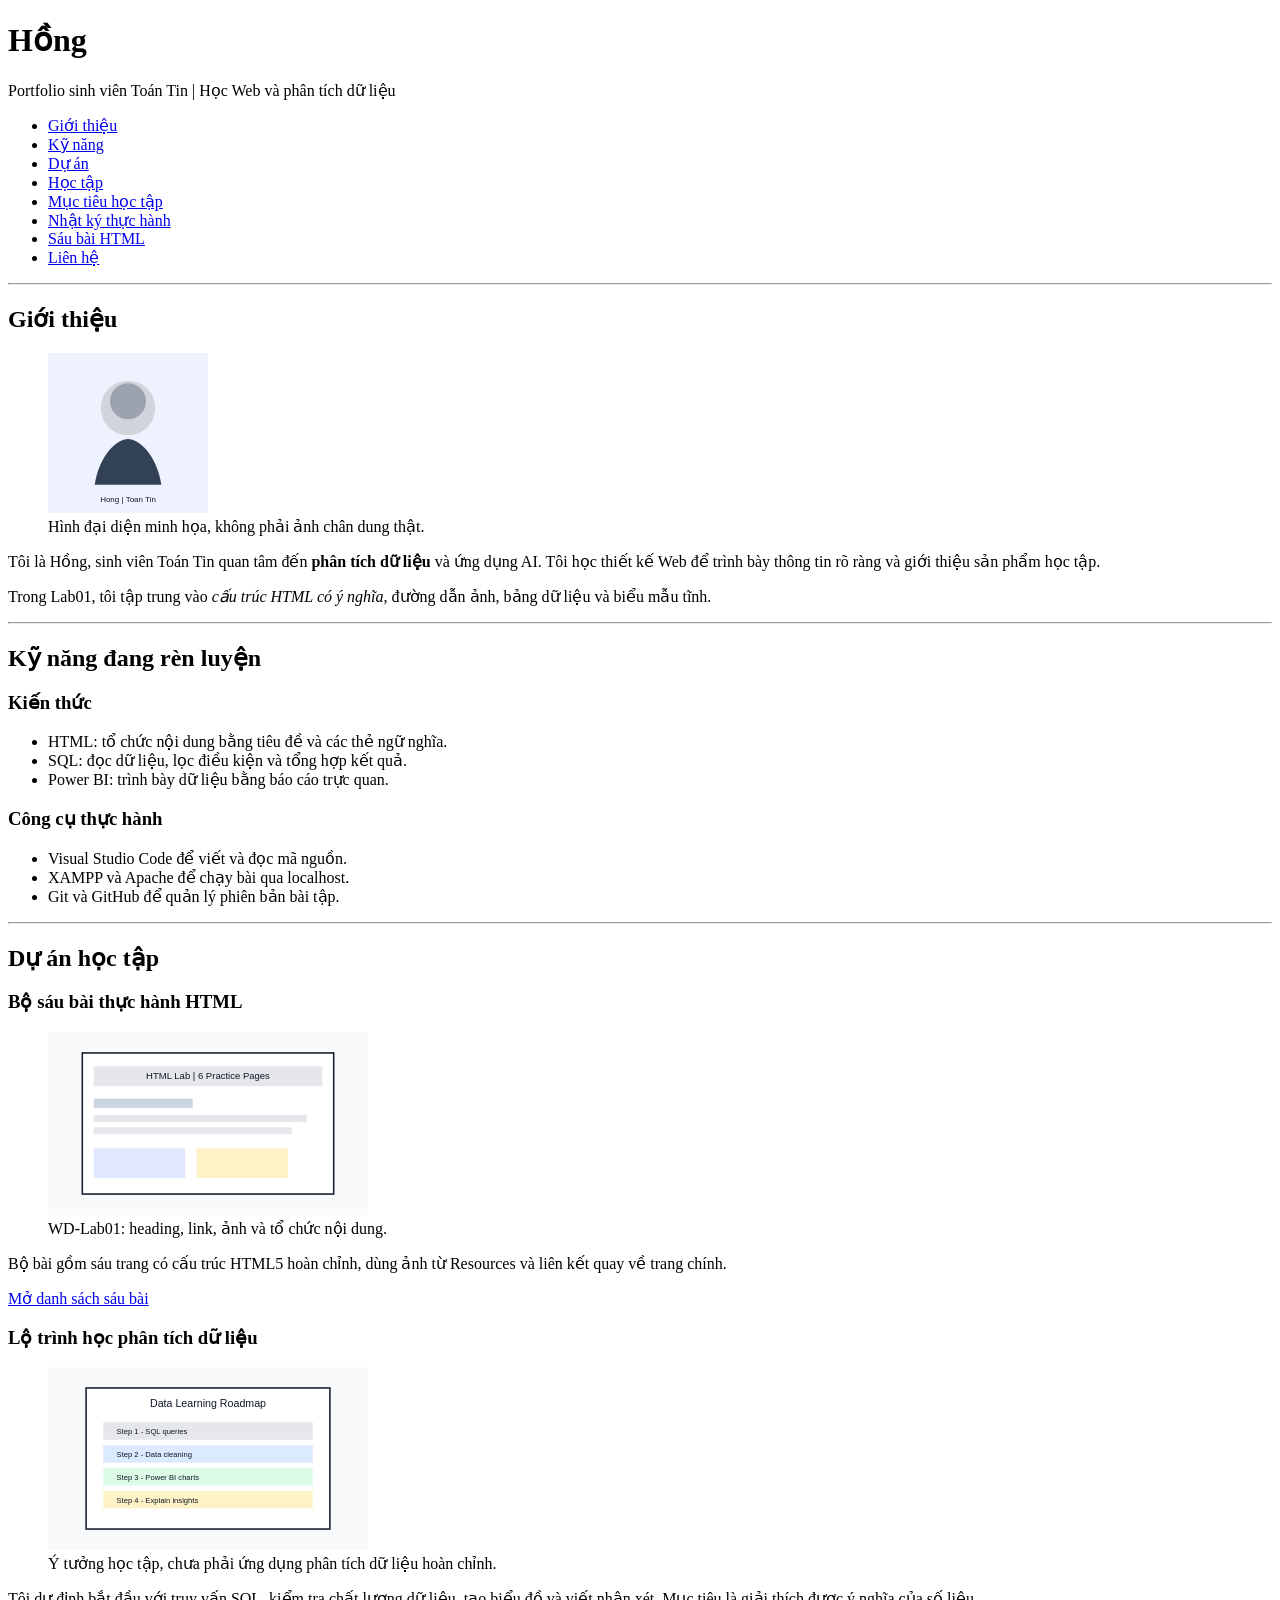
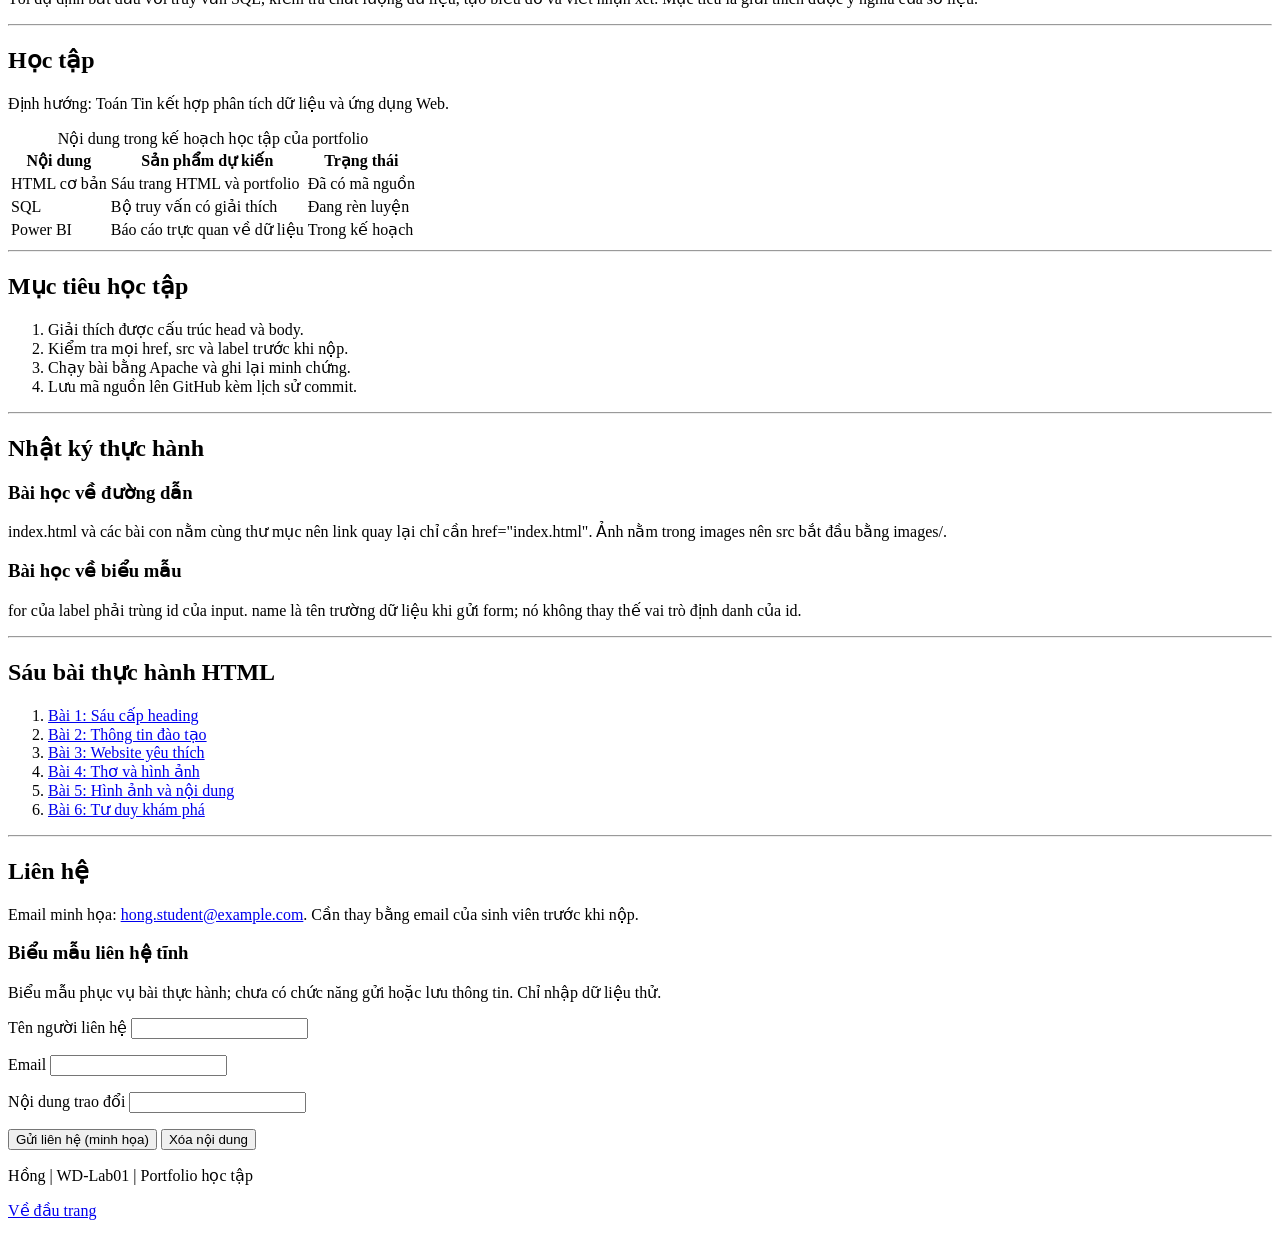
==== index.html @ 6b54dfce "feat: complete WD Lab01 assignment" ====
<!DOCTYPE html>
<html lang="vi">
  <head>
    <meta charset="UTF-8">
    <meta name="viewport" content="width=device-width, initial-scale=1.0">
    <title>Hồng | Portfolio sinh viên Toán Tin</title>
  </head>
  <body>
    <!-- Cá nhân hóa tên, mô tả và email trước khi nộp bài. -->
    <header id="top">
      <h1>Hồng</h1>
      <p>Portfolio sinh viên Toán Tin | Học Web và phân tích dữ liệu</p>
      <nav>
        <ul>
          <li><a href="#about">Giới thiệu</a></li>
          <li><a href="#skills">Kỹ năng</a></li>
          <li><a href="#projects">Dự án</a></li>
          <li><a href="#education">Học tập</a></li>
          <li><a href="#learning-goals">Mục tiêu học tập</a></li>
          <li><a href="#learning-journal">Nhật ký thực hành</a></li>
          <li><a href="#lab-exercises">Sáu bài HTML</a></li>
          <li><a href="#contact">Liên hệ</a></li>
        </ul>
      </nav>
    </header>
    <hr>
    <main>
      <section id="about">
        <h2>Giới thiệu</h2>
        <figure>
          <img src="images/profile-hong.svg" alt="Hình đại diện minh họa cho Hồng, sinh viên Toán Tin" width="160">
          <figcaption>Hình đại diện minh họa, không phải ảnh chân dung thật.</figcaption>
        </figure>
        <p>Tôi là Hồng, sinh viên Toán Tin quan tâm đến <strong>phân tích dữ liệu</strong> và ứng dụng AI. Tôi học thiết kế Web để trình bày thông tin rõ ràng và giới thiệu sản phẩm học tập.</p>
        <p>Trong Lab01, tôi tập trung vào <em>cấu trúc HTML có ý nghĩa</em>, đường dẫn ảnh, bảng dữ liệu và biểu mẫu tĩnh.</p>
      </section>
      <hr>
      <section id="skills">
        <h2>Kỹ năng đang rèn luyện</h2>
        <h3>Kiến thức</h3>
        <ul>
          <li>HTML: tổ chức nội dung bằng tiêu đề và các thẻ ngữ nghĩa.</li>
          <li>SQL: đọc dữ liệu, lọc điều kiện và tổng hợp kết quả.</li>
          <li>Power BI: trình bày dữ liệu bằng báo cáo trực quan.</li>
        </ul>
        <h3>Công cụ thực hành</h3>
        <ul>
          <li>Visual Studio Code để viết và đọc mã nguồn.</li>
          <li>XAMPP và Apache để chạy bài qua localhost.</li>
          <li>Git và GitHub để quản lý phiên bản bài tập.</li>
        </ul>
      </section>
      <hr>
      <section id="projects">
        <h2>Dự án học tập</h2>
        <article class="project">
          <h3>Bộ sáu bài thực hành HTML</h3>
          <figure>
            <img src="images/project-web-lab.svg" alt="Sơ đồ minh họa trang tổng hợp sáu bài thực hành HTML" width="320">
            <figcaption>WD-Lab01: heading, link, ảnh và tổ chức nội dung.</figcaption>
          </figure>
          <p>Bộ bài gồm sáu trang có cấu trúc HTML5 hoàn chỉnh, dùng ảnh từ Resources và liên kết quay về trang chính.</p>
          <p><a href="#lab-exercises">Mở danh sách sáu bài</a></p>
        </article>
        <article class="project">
          <h3>Lộ trình học phân tích dữ liệu</h3>
          <figure>
            <img src="images/project-data-plan.svg" alt="Lộ trình gồm SQL, làm sạch dữ liệu, biểu đồ Power BI và giải thích kết quả" width="320">
            <figcaption>Ý tưởng học tập, chưa phải ứng dụng phân tích dữ liệu hoàn chỉnh.</figcaption>
          </figure>
          <p>Tôi dự định bắt đầu với truy vấn SQL, kiểm tra chất lượng dữ liệu, tạo biểu đồ và viết nhận xét. Mục tiêu là giải thích được ý nghĩa của số liệu.</p>
        </article>
      </section>
      <hr>
      <section id="education">
        <h2>Học tập</h2>
        <p>Định hướng: Toán Tin kết hợp phân tích dữ liệu và ứng dụng Web.</p>
        <table>
          <caption>Nội dung trong kế hoạch học tập của portfolio</caption>
          <thead>
            <tr>
              <th scope="col">Nội dung</th>
              <th scope="col">Sản phẩm dự kiến</th>
              <th scope="col">Trạng thái</th>
            </tr>
          </thead>
          <tbody>
            <tr><td>HTML cơ bản</td><td>Sáu trang HTML và portfolio</td><td>Đã có mã nguồn</td></tr>
            <tr><td>SQL</td><td>Bộ truy vấn có giải thích</td><td>Đang rèn luyện</td></tr>
            <tr><td>Power BI</td><td>Báo cáo trực quan về dữ liệu</td><td>Trong kế hoạch</td></tr>
          </tbody>
        </table>
      </section>
      <hr>
      <!-- Section mới so với portfolio trong Instruction. -->
      <section id="learning-goals">
        <h2>Mục tiêu học tập</h2>
        <ol>
          <li>Giải thích được cấu trúc head và body.</li>
          <li>Kiểm tra mọi href, src và label trước khi nộp.</li>
          <li>Chạy bài bằng Apache và ghi lại minh chứng.</li>
          <li>Lưu mã nguồn lên GitHub kèm lịch sử commit.</li>
        </ol>
      </section>
      <hr>
      <!-- Section mới so với portfolio trong Instruction. -->
      <section id="learning-journal">
        <h2>Nhật ký thực hành</h2>
        <article>
          <h3>Bài học về đường dẫn</h3>
          <p>index.html và các bài con nằm cùng thư mục nên link quay lại chỉ cần href="index.html". Ảnh nằm trong images nên src bắt đầu bằng images/.</p>
        </article>
        <article>
          <h3>Bài học về biểu mẫu</h3>
          <p>for của label phải trùng id của input. name là tên trường dữ liệu khi gửi form; nó không thay thế vai trò định danh của id.</p>
        </article>
      </section>
      <hr>
      <section id="lab-exercises">
        <h2>Sáu bài thực hành HTML</h2>
        <ol>
          <li><a href="bai-1-headings.html">Bài 1: Sáu cấp heading</a></li>
          <li><a href="bai-2-academic.html">Bài 2: Thông tin đào tạo</a></li>
          <li><a href="bai-3-favorites.html">Bài 3: Website yêu thích</a></li>
          <li><a href="bai-4-poem.html">Bài 4: Thơ và hình ảnh</a></li>
          <li><a href="bai-5-images.html">Bài 5: Hình ảnh và nội dung</a></li>
          <li><a href="bai-6-topic.html">Bài 6: Tư duy khám phá</a></li>
        </ol>
      </section>
      <hr>
      <section id="contact">
        <h2>Liên hệ</h2>
        <p>Email minh họa: <a href="mailto:hong.student@example.com">hong.student@example.com</a>. Cần thay bằng email của sinh viên trước khi nộp.</p>
        <h3>Biểu mẫu liên hệ tĩnh</h3>
        <p>Biểu mẫu phục vụ bài thực hành; chưa có chức năng gửi hoặc lưu thông tin. Chỉ nhập dữ liệu thử.</p>
        <form>
          <p>
            <label for="visitor-name">Tên người liên hệ</label>
            <input id="visitor-name" name="visitor-name" type="text">
          </p>
          <p>
            <label for="visitor-email">Email</label>
            <input id="visitor-email" name="visitor-email" type="email">
          </p>
          <p>
            <label for="visitor-message">Nội dung trao đổi</label>
            <input id="visitor-message" name="visitor-message" type="text">
          </p>
          <button type="button">Gửi liên hệ (minh họa)</button>
          <button type="reset">Xóa nội dung</button>
        </form>
      </section>
    </main>
    <footer>
      <p>Hồng | WD-Lab01 | Portfolio học tập</p>
      <p><a href="#top">Về đầu trang</a></p>
    </footer>
  </body>
</html>
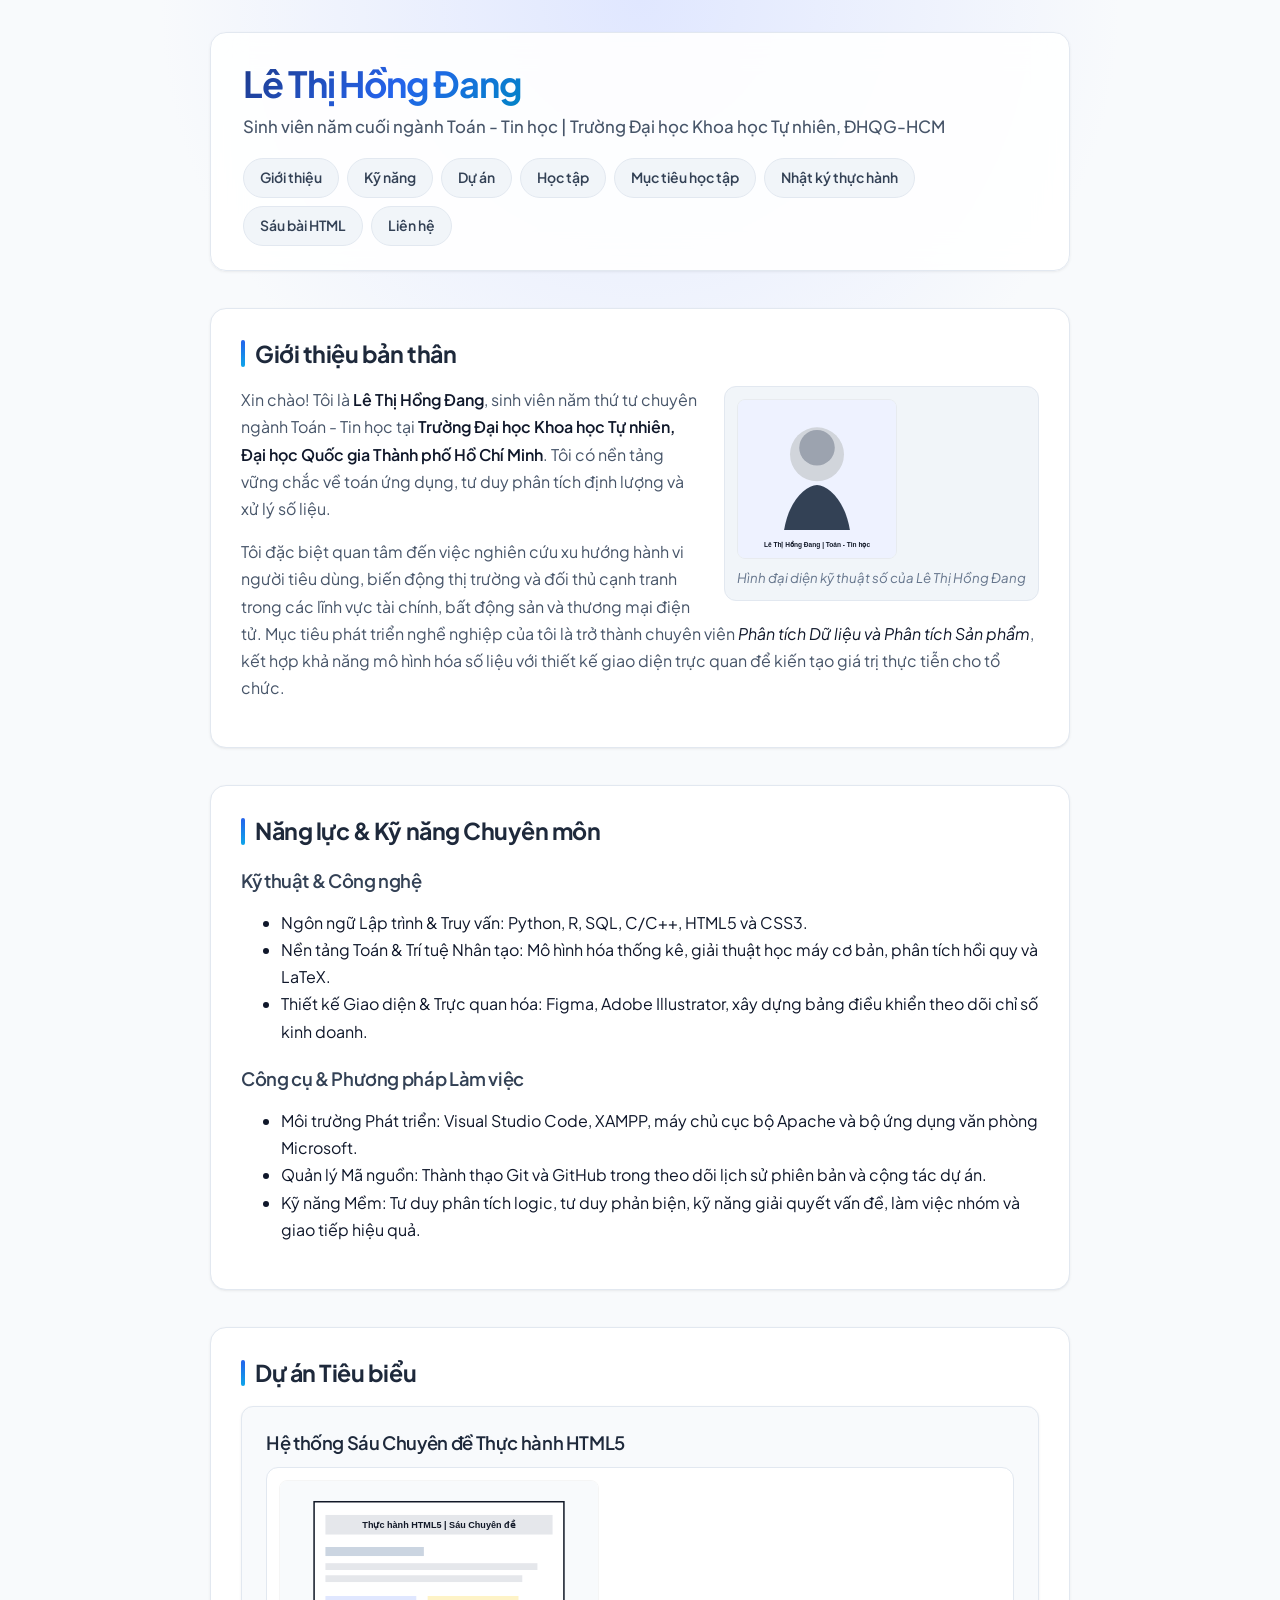
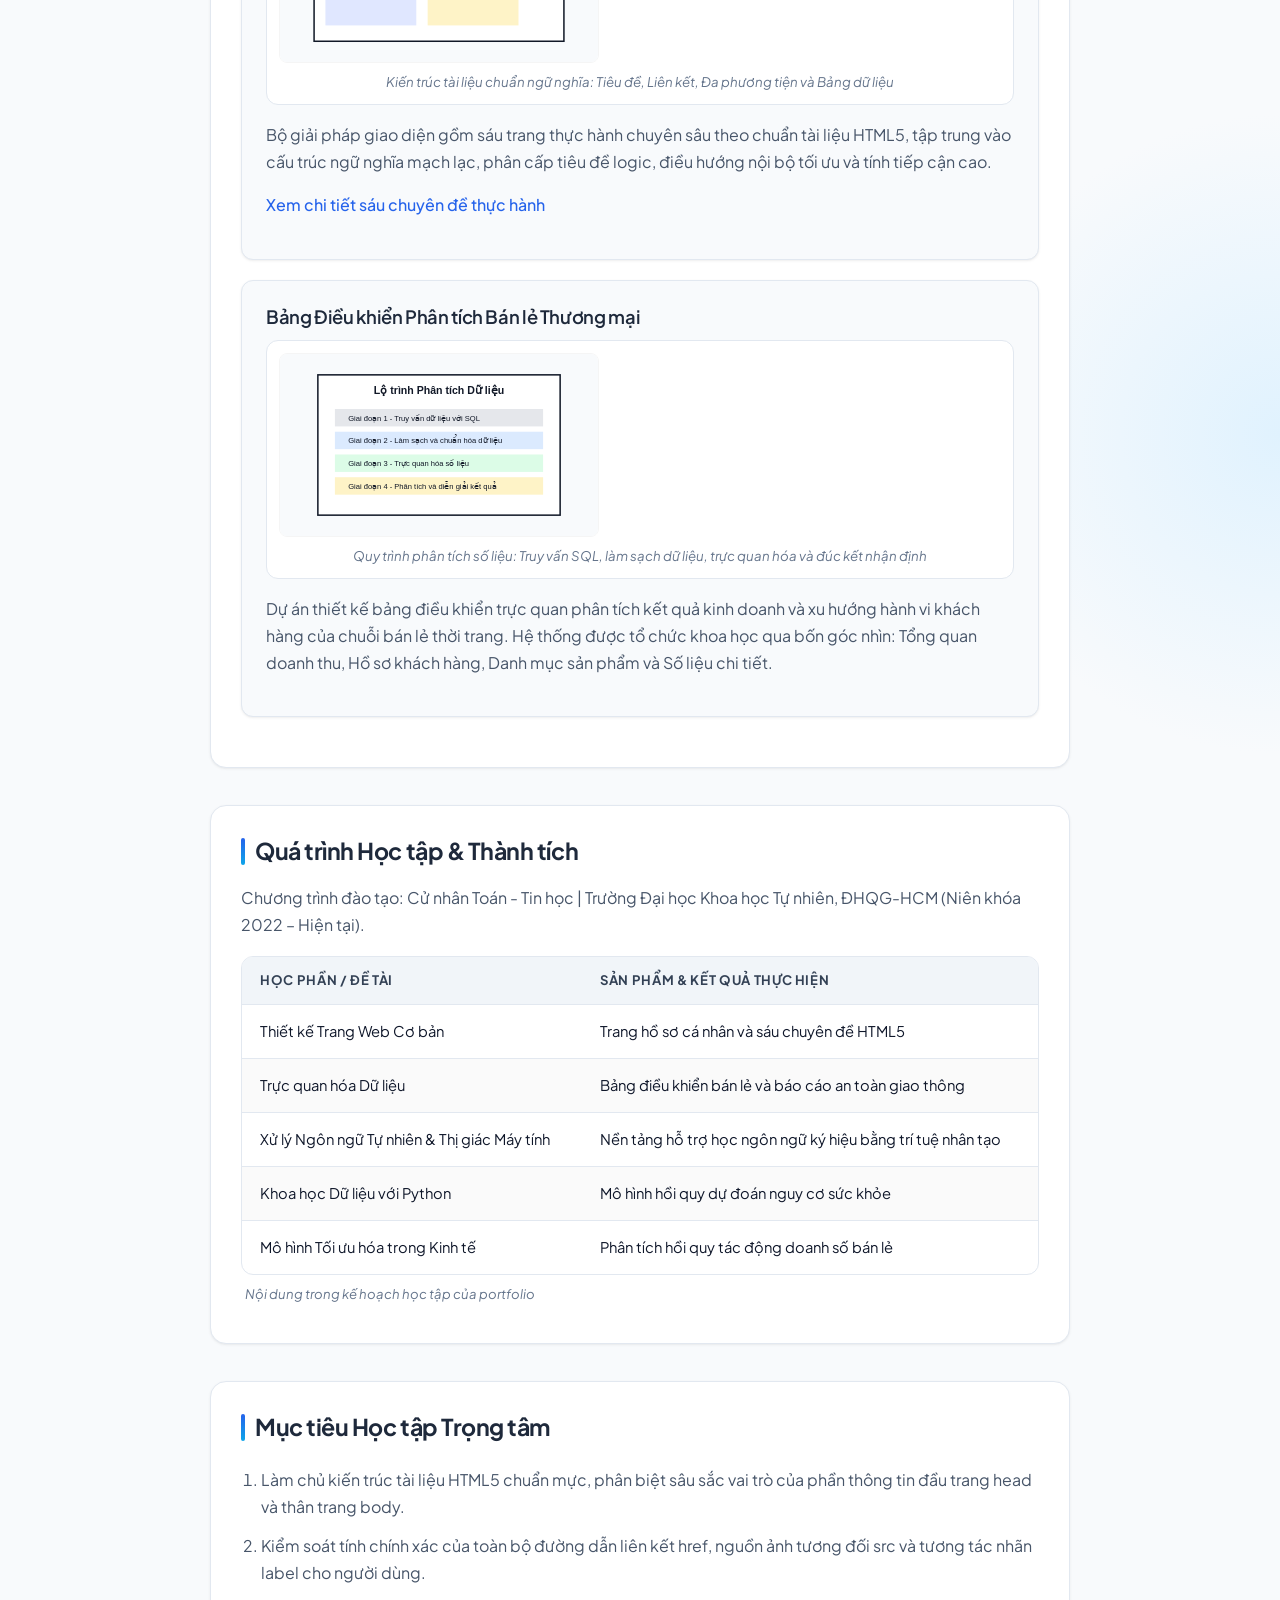
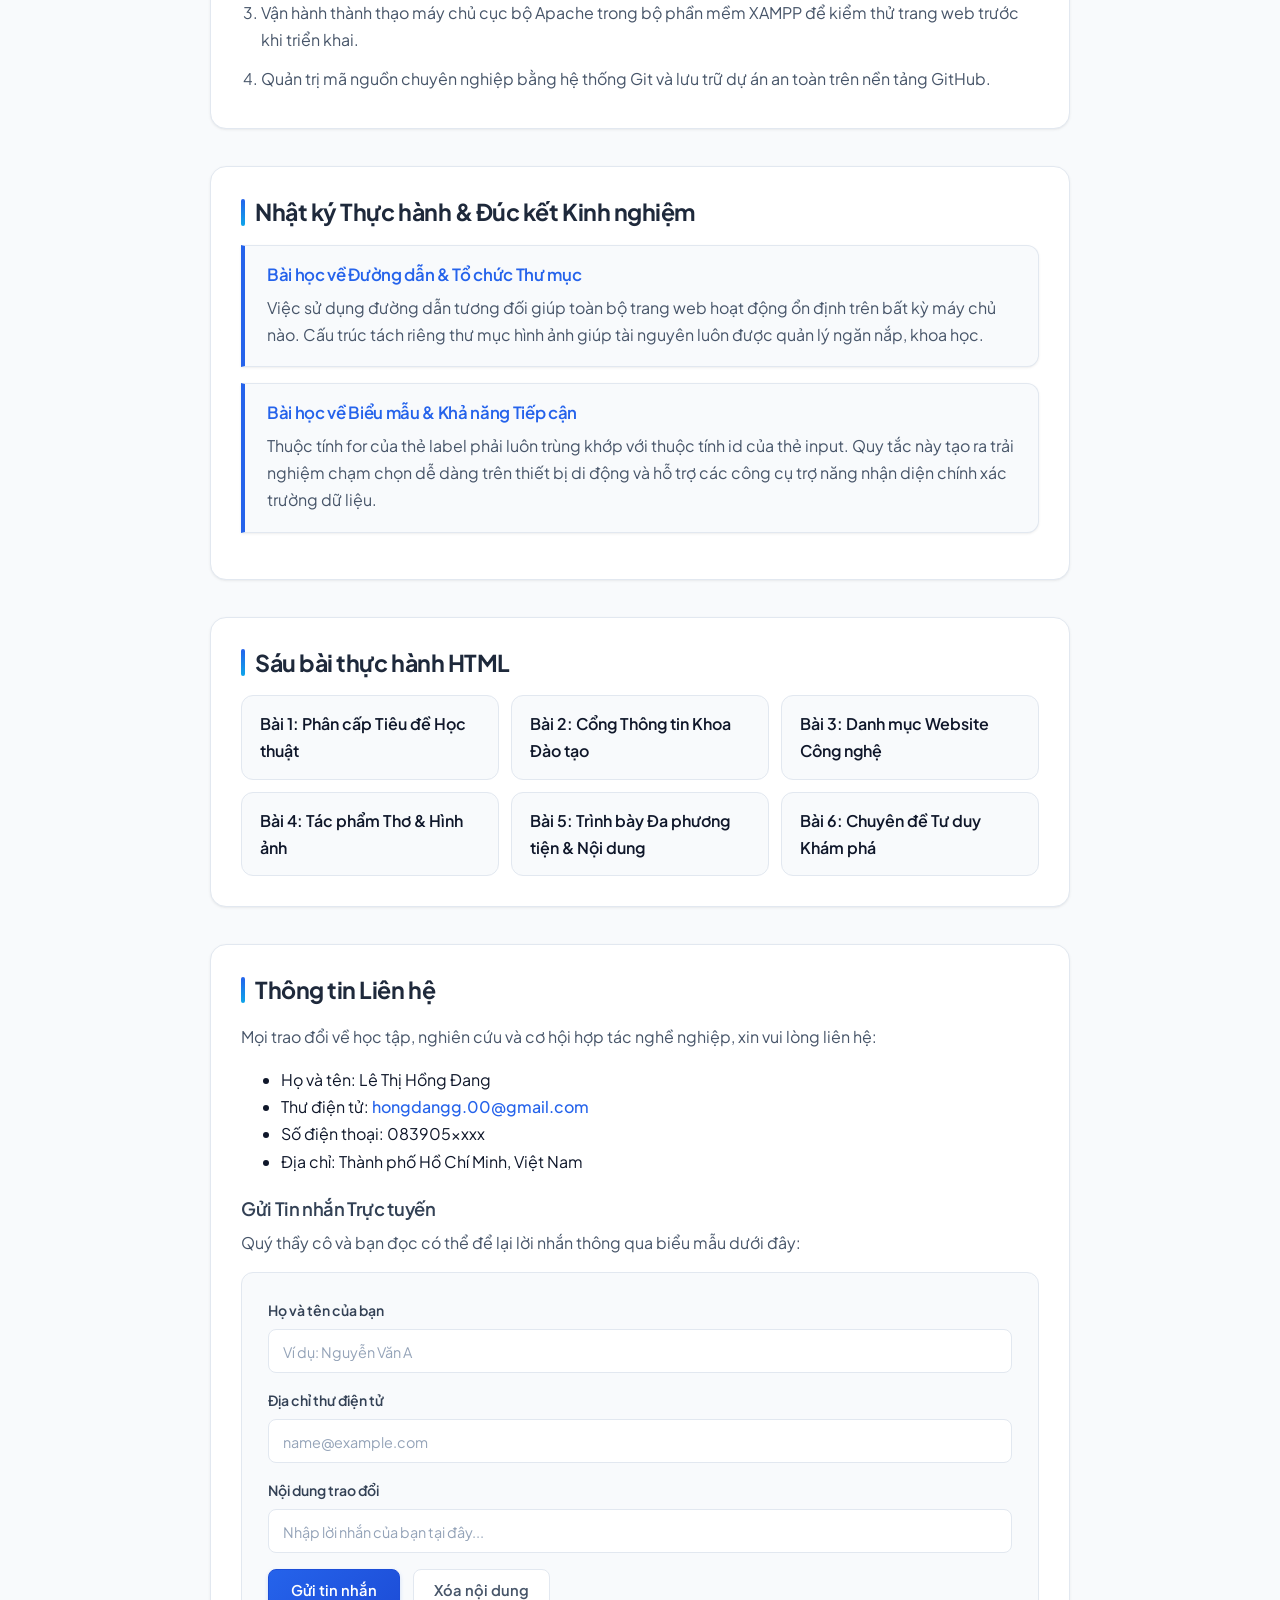
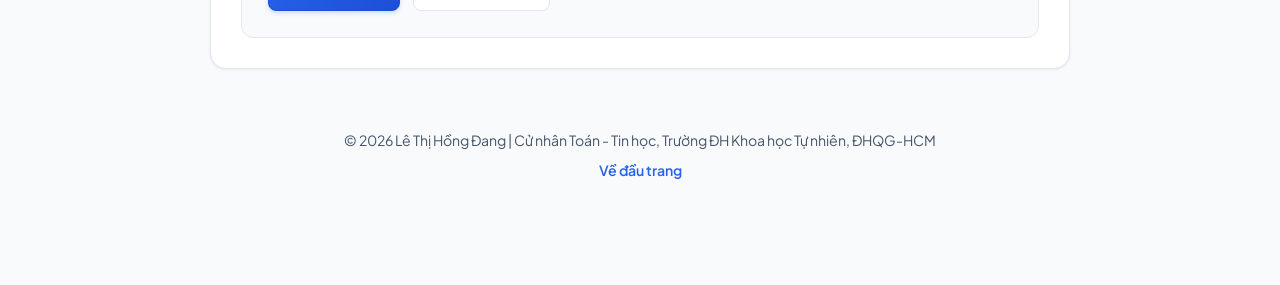
==== commit 6fa0032b: "fix: update student name to Le Thi Hong Dang, mask phone, and refine education table" ====
--- a/index.html
+++ b/index.html
@@ -3,13 +3,16 @@
   <head>
     <meta charset="UTF-8">
     <meta name="viewport" content="width=device-width, initial-scale=1.0">
-    <title>Hồng | Portfolio sinh viên Toán Tin</title>
+    <title>Lê Thị Hồng Đang | Hồ sơ Năng lực Sinh viên Toán - Tin học</title>
+    <link rel="preconnect" href="https://fonts.googleapis.com">
+    <link rel="preconnect" href="https://fonts.gstatic.com" crossorigin>
+    <link href="https://fonts.googleapis.com/css2?family=Plus+Jakarta+Sans:wght@400;500;600;700;800&display=swap" rel="stylesheet">
+    <link rel="stylesheet" href="style.css">
   </head>
   <body>
-    <!-- Cá nhân hóa tên, mô tả và email trước khi nộp bài. -->
     <header id="top">
-      <h1>Hồng</h1>
-      <p>Portfolio sinh viên Toán Tin | Học Web và phân tích dữ liệu</p>
+      <h1>Lê Thị Hồng Đang</h1>
+      <p>Sinh viên năm cuối ngành Toán - Tin học | Trường Đại học Khoa học Tự nhiên, ĐHQG-HCM</p>
       <nav>
         <ul>
           <li><a href="#about">Giới thiệu</a></li>
@@ -26,133 +29,140 @@
     <hr>
     <main>
       <section id="about">
-        <h2>Giới thiệu</h2>
+        <h2>Giới thiệu bản thân</h2>
         <figure>
-          <img src="images/profile-hong.svg" alt="Hình đại diện minh họa cho Hồng, sinh viên Toán Tin" width="160">
-          <figcaption>Hình đại diện minh họa, không phải ảnh chân dung thật.</figcaption>
+          <img src="images/profile-hong.svg" alt="Hình đại diện minh họa cho Lê Thị Hồng Đang, sinh viên Toán - Tin học" width="160">
+          <figcaption>Hình đại diện kỹ thuật số của Lê Thị Hồng Đang</figcaption>
         </figure>
-        <p>Tôi là Hồng, sinh viên Toán Tin quan tâm đến <strong>phân tích dữ liệu</strong> và ứng dụng AI. Tôi học thiết kế Web để trình bày thông tin rõ ràng và giới thiệu sản phẩm học tập.</p>
-        <p>Trong Lab01, tôi tập trung vào <em>cấu trúc HTML có ý nghĩa</em>, đường dẫn ảnh, bảng dữ liệu và biểu mẫu tĩnh.</p>
+        <p>Xin chào! Tôi là <strong>Lê Thị Hồng Đang</strong>, sinh viên năm thứ tư chuyên ngành Toán - Tin học tại <strong>Trường Đại học Khoa học Tự nhiên, Đại học Quốc gia Thành phố Hồ Chí Minh</strong>. Tôi có nền tảng vững chắc về toán ứng dụng, tư duy phân tích định lượng và xử lý số liệu.</p>
+        <p>Tôi đặc biệt quan tâm đến việc nghiên cứu xu hướng hành vi người tiêu dùng, biến động thị trường và đối thủ cạnh tranh trong các lĩnh vực tài chính, bất động sản và thương mại điện tử. Mục tiêu phát triển nghề nghiệp của tôi là trở thành chuyên viên <em>Phân tích Dữ liệu và Phân tích Sản phẩm</em>, kết hợp khả năng mô hình hóa số liệu với thiết kế giao diện trực quan để kiến tạo giá trị thực tiễn cho tổ chức.</p>
       </section>
       <hr>
       <section id="skills">
-        <h2>Kỹ năng đang rèn luyện</h2>
-        <h3>Kiến thức</h3>
+        <h2>Năng lực & Kỹ năng Chuyên môn</h2>
+        <h3>Kỹ thuật & Công nghệ</h3>
         <ul>
-          <li>HTML: tổ chức nội dung bằng tiêu đề và các thẻ ngữ nghĩa.</li>
-          <li>SQL: đọc dữ liệu, lọc điều kiện và tổng hợp kết quả.</li>
-          <li>Power BI: trình bày dữ liệu bằng báo cáo trực quan.</li>
+          <li>Ngôn ngữ Lập trình & Truy vấn: Python, R, SQL, C/C++, HTML5 và CSS3.</li>
+          <li>Nền tảng Toán & Trí tuệ Nhân tạo: Mô hình hóa thống kê, giải thuật học máy cơ bản, phân tích hồi quy và LaTeX.</li>
+          <li>Thiết kế Giao diện & Trực quan hóa: Figma, Adobe Illustrator, xây dựng bảng điều khiển theo dõi chỉ số kinh doanh.</li>
         </ul>
-        <h3>Công cụ thực hành</h3>
+        <h3>Công cụ & Phương pháp Làm việc</h3>
         <ul>
-          <li>Visual Studio Code để viết và đọc mã nguồn.</li>
-          <li>XAMPP và Apache để chạy bài qua localhost.</li>
-          <li>Git và GitHub để quản lý phiên bản bài tập.</li>
+          <li>Môi trường Phát triển: Visual Studio Code, XAMPP, máy chủ cục bộ Apache và bộ ứng dụng văn phòng Microsoft.</li>
+          <li>Quản lý Mã nguồn: Thành thạo Git và GitHub trong theo dõi lịch sử phiên bản và cộng tác dự án.</li>
+          <li>Kỹ năng Mềm: Tư duy phân tích logic, tư duy phản biện, kỹ năng giải quyết vấn đề, làm việc nhóm và giao tiếp hiệu quả.</li>
         </ul>
       </section>
       <hr>
       <section id="projects">
-        <h2>Dự án học tập</h2>
+        <h2>Dự án Tiêu biểu</h2>
         <article class="project">
-          <h3>Bộ sáu bài thực hành HTML</h3>
+          <h3>Hệ thống Sáu Chuyên đề Thực hành HTML5</h3>
           <figure>
-            <img src="images/project-web-lab.svg" alt="Sơ đồ minh họa trang tổng hợp sáu bài thực hành HTML" width="320">
-            <figcaption>WD-Lab01: heading, link, ảnh và tổ chức nội dung.</figcaption>
+            <img src="images/project-web-lab.svg" alt="Sơ đồ minh họa bộ sáu chuyên đề thực hành HTML5" width="320">
+            <figcaption>Kiến trúc tài liệu chuẩn ngữ nghĩa: Tiêu đề, Liên kết, Đa phương tiện và Bảng dữ liệu</figcaption>
           </figure>
-          <p>Bộ bài gồm sáu trang có cấu trúc HTML5 hoàn chỉnh, dùng ảnh từ Resources và liên kết quay về trang chính.</p>
-          <p><a href="#lab-exercises">Mở danh sách sáu bài</a></p>
+          <p>Bộ giải pháp giao diện gồm sáu trang thực hành chuyên sâu theo chuẩn tài liệu HTML5, tập trung vào cấu trúc ngữ nghĩa mạch lạc, phân cấp tiêu đề logic, điều hướng nội bộ tối ưu và tính tiếp cận cao.</p>
+          <p><a href="#lab-exercises">Xem chi tiết sáu chuyên đề thực hành</a></p>
         </article>
         <article class="project">
-          <h3>Lộ trình học phân tích dữ liệu</h3>
+          <h3>Bảng Điều khiển Phân tích Bán lẻ Thương mại</h3>
           <figure>
-            <img src="images/project-data-plan.svg" alt="Lộ trình gồm SQL, làm sạch dữ liệu, biểu đồ Power BI và giải thích kết quả" width="320">
-            <figcaption>Ý tưởng học tập, chưa phải ứng dụng phân tích dữ liệu hoàn chỉnh.</figcaption>
+            <img src="images/project-data-plan.svg" alt="Lộ trình phân tích dữ liệu từ trích xuất SQL đến trực quan hóa" width="320">
+            <figcaption>Quy trình phân tích số liệu: Truy vấn SQL, làm sạch dữ liệu, trực quan hóa và đúc kết nhận định</figcaption>
           </figure>
-          <p>Tôi dự định bắt đầu với truy vấn SQL, kiểm tra chất lượng dữ liệu, tạo biểu đồ và viết nhận xét. Mục tiêu là giải thích được ý nghĩa của số liệu.</p>
+          <p>Dự án thiết kế bảng điều khiển trực quan phân tích kết quả kinh doanh và xu hướng hành vi khách hàng của chuỗi bán lẻ thời trang. Hệ thống được tổ chức khoa học qua bốn góc nhìn: Tổng quan doanh thu, Hồ sơ khách hàng, Danh mục sản phẩm và Số liệu chi tiết.</p>
         </article>
       </section>
       <hr>
       <section id="education">
-        <h2>Học tập</h2>
-        <p>Định hướng: Toán Tin kết hợp phân tích dữ liệu và ứng dụng Web.</p>
+        <h2>Quá trình Học tập & Thành tích</h2>
+        <p>Chương trình đào tạo: Cử nhân Toán - Tin học | Trường Đại học Khoa học Tự nhiên, ĐHQG-HCM (Niên khóa 2022 – Hiện tại).</p>
         <table>
           <caption>Nội dung trong kế hoạch học tập của portfolio</caption>
           <thead>
             <tr>
-              <th scope="col">Nội dung</th>
-              <th scope="col">Sản phẩm dự kiến</th>
-              <th scope="col">Trạng thái</th>
+              <th scope="col">Học phần / Đề tài</th>
+              <th scope="col">Sản phẩm & Kết quả Thực hiện</th>
             </tr>
           </thead>
           <tbody>
-            <tr><td>HTML cơ bản</td><td>Sáu trang HTML và portfolio</td><td>Đã có mã nguồn</td></tr>
-            <tr><td>SQL</td><td>Bộ truy vấn có giải thích</td><td>Đang rèn luyện</td></tr>
-            <tr><td>Power BI</td><td>Báo cáo trực quan về dữ liệu</td><td>Trong kế hoạch</td></tr>
+            <tr><td>Thiết kế Trang Web Cơ bản</td><td>Trang hồ sơ cá nhân và sáu chuyên đề HTML5</td></tr>
+            <tr><td>Trực quan hóa Dữ liệu</td><td>Bảng điều khiển bán lẻ và báo cáo an toàn giao thông</td></tr>
+            <tr><td>Xử lý Ngôn ngữ Tự nhiên & Thị giác Máy tính</td><td>Nền tảng hỗ trợ học ngôn ngữ ký hiệu bằng trí tuệ nhân tạo</td></tr>
+            <tr><td>Khoa học Dữ liệu với Python</td><td>Mô hình hồi quy dự đoán nguy cơ sức khỏe</td></tr>
+            <tr><td>Mô hình Tối ưu hóa trong Kinh tế</td><td>Phân tích hồi quy tác động doanh số bán lẻ</td></tr>
           </tbody>
         </table>
       </section>
       <hr>
       <!-- Section mới so với portfolio trong Instruction. -->
       <section id="learning-goals">
-        <h2>Mục tiêu học tập</h2>
+        <h2>Mục tiêu Học tập Trọng tâm</h2>
         <ol>
-          <li>Giải thích được cấu trúc head và body.</li>
-          <li>Kiểm tra mọi href, src và label trước khi nộp.</li>
-          <li>Chạy bài bằng Apache và ghi lại minh chứng.</li>
-          <li>Lưu mã nguồn lên GitHub kèm lịch sử commit.</li>
+          <li>Làm chủ kiến trúc tài liệu HTML5 chuẩn mực, phân biệt sâu sắc vai trò của phần thông tin đầu trang head và thân trang body.</li>
+          <li>Kiểm soát tính chính xác của toàn bộ đường dẫn liên kết href, nguồn ảnh tương đối src và tương tác nhãn label cho người dùng.</li>
+          <li>Vận hành thành thạo máy chủ cục bộ Apache trong bộ phần mềm XAMPP để kiểm thử trang web trước khi triển khai.</li>
+          <li>Quản trị mã nguồn chuyên nghiệp bằng hệ thống Git và lưu trữ dự án an toàn trên nền tảng GitHub.</li>
         </ol>
       </section>
       <hr>
       <!-- Section mới so với portfolio trong Instruction. -->
       <section id="learning-journal">
-        <h2>Nhật ký thực hành</h2>
+        <h2>Nhật ký Thực hành & Đúc kết Kinh nghiệm</h2>
         <article>
-          <h3>Bài học về đường dẫn</h3>
-          <p>index.html và các bài con nằm cùng thư mục nên link quay lại chỉ cần href="index.html". Ảnh nằm trong images nên src bắt đầu bằng images/.</p>
+          <h3>Bài học về Đường dẫn & Tổ chức Thư mục</h3>
+          <p>Việc sử dụng đường dẫn tương đối giúp toàn bộ trang web hoạt động ổn định trên bất kỳ máy chủ nào. Cấu trúc tách riêng thư mục hình ảnh giúp tài nguyên luôn được quản lý ngăn nắp, khoa học.</p>
         </article>
         <article>
-          <h3>Bài học về biểu mẫu</h3>
-          <p>for của label phải trùng id của input. name là tên trường dữ liệu khi gửi form; nó không thay thế vai trò định danh của id.</p>
+          <h3>Bài học về Biểu mẫu & Khả năng Tiếp cận</h3>
+          <p>Thuộc tính for của thẻ label phải luôn trùng khớp với thuộc tính id của thẻ input. Quy tắc này tạo ra trải nghiệm chạm chọn dễ dàng trên thiết bị di động và hỗ trợ các công cụ trợ năng nhận diện chính xác trường dữ liệu.</p>
         </article>
       </section>
       <hr>
       <section id="lab-exercises">
         <h2>Sáu bài thực hành HTML</h2>
         <ol>
-          <li><a href="bai-1-headings.html">Bài 1: Sáu cấp heading</a></li>
-          <li><a href="bai-2-academic.html">Bài 2: Thông tin đào tạo</a></li>
-          <li><a href="bai-3-favorites.html">Bài 3: Website yêu thích</a></li>
-          <li><a href="bai-4-poem.html">Bài 4: Thơ và hình ảnh</a></li>
-          <li><a href="bai-5-images.html">Bài 5: Hình ảnh và nội dung</a></li>
-          <li><a href="bai-6-topic.html">Bài 6: Tư duy khám phá</a></li>
+          <li><a href="bai-1-headings.html">Bài 1: Phân cấp Tiêu đề Học thuật</a></li>
+          <li><a href="bai-2-academic.html">Bài 2: Cổng Thông tin Khoa Đào tạo</a></li>
+          <li><a href="bai-3-favorites.html">Bài 3: Danh mục Website Công nghệ</a></li>
+          <li><a href="bai-4-poem.html">Bài 4: Tác phẩm Thơ & Hình ảnh</a></li>
+          <li><a href="bai-5-images.html">Bài 5: Trình bày Đa phương tiện & Nội dung</a></li>
+          <li><a href="bai-6-topic.html">Bài 6: Chuyên đề Tư duy Khám phá</a></li>
         </ol>
       </section>
       <hr>
       <section id="contact">
-        <h2>Liên hệ</h2>
-        <p>Email minh họa: <a href="mailto:hong.student@example.com">hong.student@example.com</a>. Cần thay bằng email của sinh viên trước khi nộp.</p>
-        <h3>Biểu mẫu liên hệ tĩnh</h3>
-        <p>Biểu mẫu phục vụ bài thực hành; chưa có chức năng gửi hoặc lưu thông tin. Chỉ nhập dữ liệu thử.</p>
+        <h2>Thông tin Liên hệ</h2>
+        <p>Mọi trao đổi về học tập, nghiên cứu và cơ hội hợp tác nghề nghiệp, xin vui lòng liên hệ:</p>
+        <ul>
+          <li>Họ và tên: Lê Thị Hồng Đang</li>
+          <li>Thư điện tử: <a href="mailto:hongdangg.00@gmail.com">hongdangg.00@gmail.com</a></li>
+          <li>Số điện thoại: 083905xxxx</li>
+          <li>Địa chỉ: Thành phố Hồ Chí Minh, Việt Nam</li>
+        </ul>
+        <h3>Gửi Tin nhắn Trực tuyến</h3>
+        <p>Quý thầy cô và bạn đọc có thể để lại lời nhắn thông qua biểu mẫu dưới đây:</p>
         <form>
           <p>
-            <label for="visitor-name">Tên người liên hệ</label>
-            <input id="visitor-name" name="visitor-name" type="text">
+            <label for="visitor-name">Họ và tên của bạn</label>
+            <input id="visitor-name" name="visitor-name" type="text" placeholder="Ví dụ: Nguyễn Văn A">
           </p>
           <p>
-            <label for="visitor-email">Email</label>
-            <input id="visitor-email" name="visitor-email" type="email">
+            <label for="visitor-email">Địa chỉ thư điện tử</label>
+            <input id="visitor-email" name="visitor-email" type="email" placeholder="name@example.com">
           </p>
           <p>
             <label for="visitor-message">Nội dung trao đổi</label>
-            <input id="visitor-message" name="visitor-message" type="text">
+            <input id="visitor-message" name="visitor-message" type="text" placeholder="Nhập lời nhắn của bạn tại đây...">
           </p>
-          <button type="button">Gửi liên hệ (minh họa)</button>
+          <button type="button">Gửi tin nhắn</button>
           <button type="reset">Xóa nội dung</button>
         </form>
       </section>
     </main>
     <footer>
-      <p>Hồng | WD-Lab01 | Portfolio học tập</p>
+      <p>© 2026 Lê Thị Hồng Đang | Cử nhân Toán - Tin học, Trường ĐH Khoa học Tự nhiên, ĐHQG-HCM</p>
       <p><a href="#top">Về đầu trang</a></p>
     </footer>
   </body>
--- a/style.css
+++ b/style.css
@@ -0,0 +1,625 @@
+/* ==========================================================================
+   WD-Lab01: HTML Fundamentals - Design System & Modern UI/UX Stylesheet
+   Author: UI/UX Pro Max System
+   Stack: Pure Vanilla CSS (Zero dependencies, accessible, responsive)
+   Preserves: 100% of underlying HTML5 semantic structure & document hierarchy
+   ========================================================================== */
+
+/* 1. Design Tokens & Variables */
+:root {
+  --font-sans: 'Plus Jakarta Sans', system-ui, -apple-system, BlinkMacSystemFont, "Segoe UI", Roboto, "Helvetica Neue", sans-serif;
+  --font-mono: 'JetBrains Mono', SFMono-Regular, Menlo, Monaco, Consolas, monospace;
+
+  /* Color Palette - Refined Slate & Trust Blue */
+  --bg-body: #f8fafc;
+  --surface: #ffffff;
+  --surface-alt: #f1f5f9;
+  --surface-hover: #f8fafc;
+
+  --text-main: #0f172a;       /* slate-900 */
+  --text-muted: #475569;      /* slate-600 */
+  --text-subtle: #64748b;     /* slate-500 */
+
+  --primary: #2563eb;         /* blue-600 */
+  --primary-hover: #1d4ed8;   /* blue-700 */
+  --primary-light: #eff6ff;   /* blue-50 */
+  --primary-border: #bfdbfe;  /* blue-200 */
+
+  --accent: #0ea5e9;          /* sky-500 */
+  --border: #e2e8f0;          /* slate-200 */
+  --border-strong: #cbd5e1;   /* slate-300 */
+
+  /* Radius & Shadows */
+  --radius-sm: 8px;
+  --radius-md: 12px;
+  --radius-lg: 16px;
+  --radius-full: 9999px;
+
+  --shadow-sm: 0 1px 3px 0 rgb(0 0 0 / 0.06), 0 1px 2px -1px rgb(0 0 0 / 0.06);
+  --shadow-md: 0 4px 6px -1px rgb(0 0 0 / 0.08), 0 2px 4px -2px rgb(0 0 0 / 0.08);
+  --shadow-lg: 0 12px 24px -4px rgb(0 0 0 / 0.08), 0 4px 8px -4px rgb(0 0 0 / 0.04);
+}
+
+/* 2. Global Resets & Document Base */
+*, *::before, *::after {
+  box-sizing: border-box;
+}
+
+html {
+  scroll-behavior: smooth;
+  font-size: 16px;
+  -webkit-font-smoothing: antialiased;
+  -moz-osx-font-smoothing: grayscale;
+}
+
+body {
+  margin: 0;
+  padding: 32px 20px 80px;
+  max-width: 900px;
+  margin-left: auto;
+  margin-right: auto;
+  font-family: var(--font-sans);
+  color: var(--text-main);
+  background-color: var(--bg-body);
+  background-image:
+    radial-gradient(circle at 50% 0%, #e0e7ff 0%, transparent 480px),
+    radial-gradient(circle at 100% 40%, #e0f2fe 0%, transparent 320px);
+  background-repeat: no-repeat;
+  line-height: 1.7;
+}
+
+/* 3. Typography Scale & Heading Hierarchy */
+h1, h2, h3, h4, h5, h6 {
+  color: var(--text-main);
+  line-height: 1.3;
+  margin-top: 0;
+  font-weight: 700;
+  letter-spacing: -0.02em;
+}
+
+h1 {
+  font-size: 2.25rem;
+  letter-spacing: -0.03em;
+  margin-bottom: 0.35rem;
+}
+
+h2 {
+  font-size: 1.45rem;
+  margin-top: 0;
+  margin-bottom: 1.1rem;
+  display: flex;
+  align-items: center;
+  gap: 10px;
+  color: #1e293b;
+}
+
+h2::before {
+  content: "";
+  display: inline-block;
+  width: 4px;
+  height: 1.15em;
+  background: linear-gradient(180deg, var(--primary), var(--accent));
+  border-radius: 4px;
+}
+
+h3 {
+  font-size: 1.15rem;
+  font-weight: 600;
+  color: #334155;
+  margin-top: 1.4rem;
+  margin-bottom: 0.5rem;
+}
+
+h4 { font-size: 1.02rem; font-weight: 600; color: #475569; margin-top: 1rem; margin-bottom: 0.35rem; }
+h5 { font-size: 0.92rem; font-weight: 600; color: #64748b; margin-top: 0.8rem; margin-bottom: 0.25rem; }
+h6 { font-size: 0.85rem; font-weight: 600; color: #94a3b8; text-transform: uppercase; letter-spacing: 0.05em; margin-top: 0.7rem; margin-bottom: 0.2rem; }
+
+p {
+  margin-top: 0;
+  margin-bottom: 1rem;
+  color: var(--text-muted);
+}
+
+strong {
+  color: var(--text-main);
+  font-weight: 600;
+}
+
+em {
+  color: var(--text-main);
+  font-style: italic;
+}
+
+/* 4. Link & Accessibility Interactions */
+a {
+  color: var(--primary);
+  text-decoration: none;
+  font-weight: 500;
+  transition: color 0.15s ease, background-color 0.15s ease;
+}
+
+a:hover {
+  color: var(--primary-hover);
+  text-decoration: underline;
+}
+
+a:focus-visible, button:focus-visible, input:focus-visible {
+  outline: 2px solid var(--primary);
+  outline-offset: 3px;
+  border-radius: 4px;
+}
+
+/* 5. Modern Header & Sticky Navigation */
+header#top, header {
+  background: rgba(255, 255, 255, 0.9);
+  backdrop-filter: blur(16px);
+  -webkit-backdrop-filter: blur(16px);
+  border: 1px solid var(--border);
+  border-radius: var(--radius-lg);
+  padding: 28px 32px 24px;
+  box-shadow: var(--shadow-sm);
+  margin-bottom: 24px;
+}
+
+header h1 {
+  background: linear-gradient(135deg, #1e3a8a 0%, #2563eb 55%, #0284c7 100%);
+  -webkit-background-clip: text;
+  background-clip: text;
+  -webkit-text-fill-color: transparent;
+  display: inline-block;
+}
+
+header > p {
+  font-size: 1.05rem;
+  font-weight: 500;
+  color: var(--text-muted);
+  margin-bottom: 1rem;
+}
+
+nav ul {
+  list-style: none;
+  padding: 0;
+  margin: 14px 0 0;
+  display: flex;
+  flex-wrap: wrap;
+  gap: 8px;
+}
+
+nav ul li {
+  margin: 0;
+}
+
+nav a {
+  display: inline-flex;
+  align-items: center;
+  padding: 7px 16px;
+  background: var(--surface-alt);
+  color: #334155;
+  border-radius: var(--radius-full);
+  font-size: 0.875rem;
+  font-weight: 600;
+  border: 1px solid var(--border);
+  transition: all 0.2s cubic-bezier(0.4, 0, 0.2, 1);
+  text-decoration: none;
+}
+
+nav a:hover {
+  background: var(--primary);
+  color: #ffffff;
+  border-color: var(--primary);
+  transform: translateY(-1px);
+  box-shadow: 0 4px 10px -2px rgba(37, 99, 235, 0.25);
+  text-decoration: none;
+}
+
+/* Thematic Separator */
+hr {
+  border: none;
+  height: 1px;
+  background: transparent;
+  margin: 12px 0;
+}
+
+/* 6. Section & Article Cards */
+section, article {
+  background: var(--surface);
+  border: 1px solid var(--border);
+  border-radius: var(--radius-lg);
+  padding: 30px;
+  margin-bottom: 24px;
+  box-shadow: var(--shadow-sm);
+  transition: box-shadow 0.2s ease, border-color 0.2s ease;
+}
+
+section:hover, article:hover {
+  box-shadow: var(--shadow-md);
+  border-color: #cbd5e1;
+}
+
+/* Back Link Button for Sub-pages */
+nav a[href="index.html"], p a[href="index.html"] {
+  display: inline-flex;
+  align-items: center;
+  gap: 6px;
+  padding: 6px 14px;
+  background: var(--surface-alt);
+  border: 1px solid var(--border);
+  border-radius: var(--radius-full);
+  font-size: 0.85rem;
+  font-weight: 600;
+  color: var(--text-muted);
+  text-decoration: none;
+  transition: all 0.2s ease;
+  margin-top: 6px;
+}
+
+nav a[href="index.html"]::before, p a[href="index.html"]::before {
+  content: "←";
+  font-weight: 700;
+}
+
+nav a[href="index.html"]:hover, p a[href="index.html"]:hover {
+  background: var(--primary);
+  color: #ffffff;
+  border-color: var(--primary);
+  text-decoration: none;
+  transform: translateX(-2px);
+}
+
+/* Poem Typography (Bài 4) */
+article[id] p {
+  line-height: 1.85;
+  font-size: 1.02rem;
+  color: #334155;
+}
+
+/* Link Cards for Favorites (Bài 3) */
+main > ul {
+  padding-left: 20px;
+}
+
+main > ul li {
+  margin-bottom: 10px;
+}
+
+main > ul li a {
+  font-weight: 600;
+  display: inline-block;
+  padding: 2px 0;
+}
+
+/* 7. Figures, Images & Captions */
+figure {
+  margin: 0 0 1.25rem;
+  display: inline-block;
+  background: var(--surface-alt);
+  padding: 12px;
+  border-radius: var(--radius-md);
+  border: 1px solid var(--border);
+  max-width: 100%;
+}
+
+figure img {
+  display: block;
+  border-radius: var(--radius-sm);
+  max-width: 100%;
+  height: auto;
+  border: 1px solid rgba(0, 0, 0, 0.04);
+}
+
+figcaption {
+  margin-top: 10px;
+  font-size: 0.83rem;
+  color: var(--text-subtle);
+  font-style: italic;
+  line-height: 1.4;
+  text-align: center;
+}
+
+/* 8. Specific Sections Customization */
+
+/* About Section */
+#about figure {
+  float: right;
+  margin: 0 0 16px 24px;
+}
+
+@media (max-width: 640px) {
+  #about figure {
+    float: none;
+    margin: 0 0 16px 0;
+    display: block;
+    text-align: center;
+  }
+}
+
+/* Projects Articles */
+article.project {
+  background: #f8fafc;
+  border: 1px solid var(--border);
+  border-radius: var(--radius-md);
+  padding: 24px;
+  margin-bottom: 20px;
+  transition: all 0.2s ease;
+}
+
+article.project:hover {
+  background: #ffffff;
+  border-color: var(--primary-border);
+  box-shadow: var(--shadow-md);
+  transform: translateY(-2px);
+}
+
+article.project h3 {
+  margin-top: 0;
+  color: #1e293b;
+}
+
+article.project figure {
+  background: #ffffff;
+  margin: 12px 0 16px;
+  display: block;
+}
+
+/* 9. Data Table Styling */
+table {
+  width: 100%;
+  border-collapse: separate;
+  border-spacing: 0;
+  border-radius: var(--radius-md);
+  overflow: hidden;
+  border: 1px solid var(--border);
+  margin: 18px 0 8px;
+  background: var(--surface);
+}
+
+caption {
+  caption-side: bottom;
+  text-align: left;
+  font-size: 0.82rem;
+  color: var(--text-subtle);
+  font-style: italic;
+  padding: 8px 4px 0;
+}
+
+thead th {
+  background: #f1f5f9;
+  color: #334155;
+  font-size: 0.82rem;
+  font-weight: 700;
+  text-transform: uppercase;
+  letter-spacing: 0.05em;
+  padding: 12px 18px;
+  text-align: left;
+  border-bottom: 1px solid var(--border);
+}
+
+tbody td {
+  padding: 14px 18px;
+  font-size: 0.92rem;
+  color: var(--text-main);
+  border-bottom: 1px solid var(--border);
+}
+
+tbody tr:last-child td {
+  border-bottom: none;
+}
+
+tbody tr:nth-child(even) {
+  background: #fafafa;
+}
+
+tbody tr:hover {
+  background: #eff6ff;
+}
+
+/* 10. Learning Goals & Journal */
+#learning-goals ol {
+  padding-left: 20px;
+  margin: 12px 0 0;
+}
+
+#learning-goals li {
+  padding: 6px 0;
+  color: var(--text-muted);
+}
+
+#learning-journal article {
+  background: #f8fafc;
+  border-left: 4px solid var(--primary);
+  border-radius: 0 var(--radius-md) var(--radius-md) 0;
+  padding: 18px 22px;
+  margin-bottom: 16px;
+  border-top: 1px solid var(--border);
+  border-right: 1px solid var(--border);
+  border-bottom: 1px solid var(--border);
+}
+
+#learning-journal article h3 {
+  margin-top: 0;
+  color: var(--primary);
+  font-size: 1.05rem;
+}
+
+#learning-journal article p {
+  margin-bottom: 0;
+}
+
+/* 11. Six Practice Exercises Grid */
+#lab-exercises ol {
+  display: grid;
+  grid-template-columns: repeat(auto-fit, minmax(240px, 1fr));
+  gap: 12px;
+  list-style: none;
+  padding: 0;
+  margin: 16px 0 0;
+}
+
+#lab-exercises li {
+  background: #f8fafc;
+  border: 1px solid var(--border);
+  border-radius: var(--radius-md);
+  padding: 14px 18px;
+  transition: all 0.2s cubic-bezier(0.4, 0, 0.2, 1);
+  display: flex;
+  align-items: center;
+}
+
+#lab-exercises li:hover {
+  border-color: var(--primary);
+  background: #ffffff;
+  transform: translateY(-2px);
+  box-shadow: var(--shadow-sm);
+}
+
+#lab-exercises li a {
+  color: var(--text-main);
+  font-weight: 600;
+  display: block;
+  width: 100%;
+}
+
+#lab-exercises li a:hover {
+  color: var(--primary);
+  text-decoration: none;
+}
+
+/* 12. Contact Form & Buttons */
+form {
+  background: #f8fafc;
+  border: 1px solid var(--border);
+  border-radius: var(--radius-md);
+  padding: 26px;
+  margin-top: 16px;
+}
+
+form p {
+  margin-bottom: 16px;
+  display: flex;
+  flex-direction: column;
+  gap: 6px;
+}
+
+form label {
+  font-size: 0.88rem;
+  font-weight: 600;
+  color: #334155;
+  cursor: pointer;
+}
+
+form input {
+  height: 44px;
+  padding: 10px 14px;
+  border: 1.5px solid var(--border);
+  border-radius: var(--radius-sm);
+  font-size: 0.95rem;
+  font-family: inherit;
+  background: #ffffff;
+  color: var(--text-main);
+  transition: all 0.15s ease;
+}
+
+form input:hover {
+  border-color: var(--border-strong);
+}
+
+form input:focus {
+  outline: none;
+  border-color: var(--primary);
+  box-shadow: 0 0 0 3px rgba(37, 99, 235, 0.15);
+}
+
+form input::placeholder {
+  color: #94a3b8;
+  font-size: 0.9rem;
+}
+
+button {
+  font-family: inherit;
+  cursor: pointer;
+  border-radius: var(--radius-sm);
+  font-weight: 600;
+  font-size: 0.92rem;
+  transition: all 0.15s cubic-bezier(0.4, 0, 0.2, 1);
+  display: inline-flex;
+  align-items: center;
+  justify-content: center;
+}
+
+button[type="button"] {
+  background: linear-gradient(135deg, #2563eb 0%, #1d4ed8 100%);
+  color: #ffffff;
+  border: 1px solid #1d4ed8;
+  padding: 11px 22px;
+  margin-right: 10px;
+  box-shadow: 0 2px 4px rgba(37, 99, 235, 0.2);
+}
+
+button[type="button"]:hover {
+  background: linear-gradient(135deg, #1d4ed8 0%, #1e40af 100%);
+  transform: translateY(-1px);
+  box-shadow: 0 4px 10px rgba(37, 99, 235, 0.3);
+}
+
+button[type="reset"] {
+  background: #ffffff;
+  color: var(--text-muted);
+  border: 1.5px solid var(--border);
+  padding: 11px 20px;
+}
+
+button[type="reset"]:hover {
+  background: #f1f5f9;
+  color: var(--text-main);
+  border-color: var(--border-strong);
+}
+
+/* 13. Footer */
+footer {
+  text-align: center;
+  padding: 36px 0 16px;
+  color: var(--text-subtle);
+  font-size: 0.88rem;
+}
+
+footer p {
+  margin-bottom: 6px;
+}
+
+footer a {
+  color: var(--primary);
+  font-weight: 600;
+}
+
+/* 14. Responsive Layout adjustments */
+@media (max-width: 640px) {
+  body {
+    padding: 16px 12px 48px;
+  }
+
+  header, section {
+    padding: 20px 18px;
+  }
+
+  h1 {
+    font-size: 1.75rem;
+  }
+
+  nav ul {
+    gap: 6px;
+  }
+
+  nav a {
+    padding: 6px 12px;
+    font-size: 0.82rem;
+  }
+
+  #lab-exercises ol {
+    grid-template-columns: 1fr;
+  }
+
+  button {
+    width: 100%;
+    margin-bottom: 10px;
+  }
+}
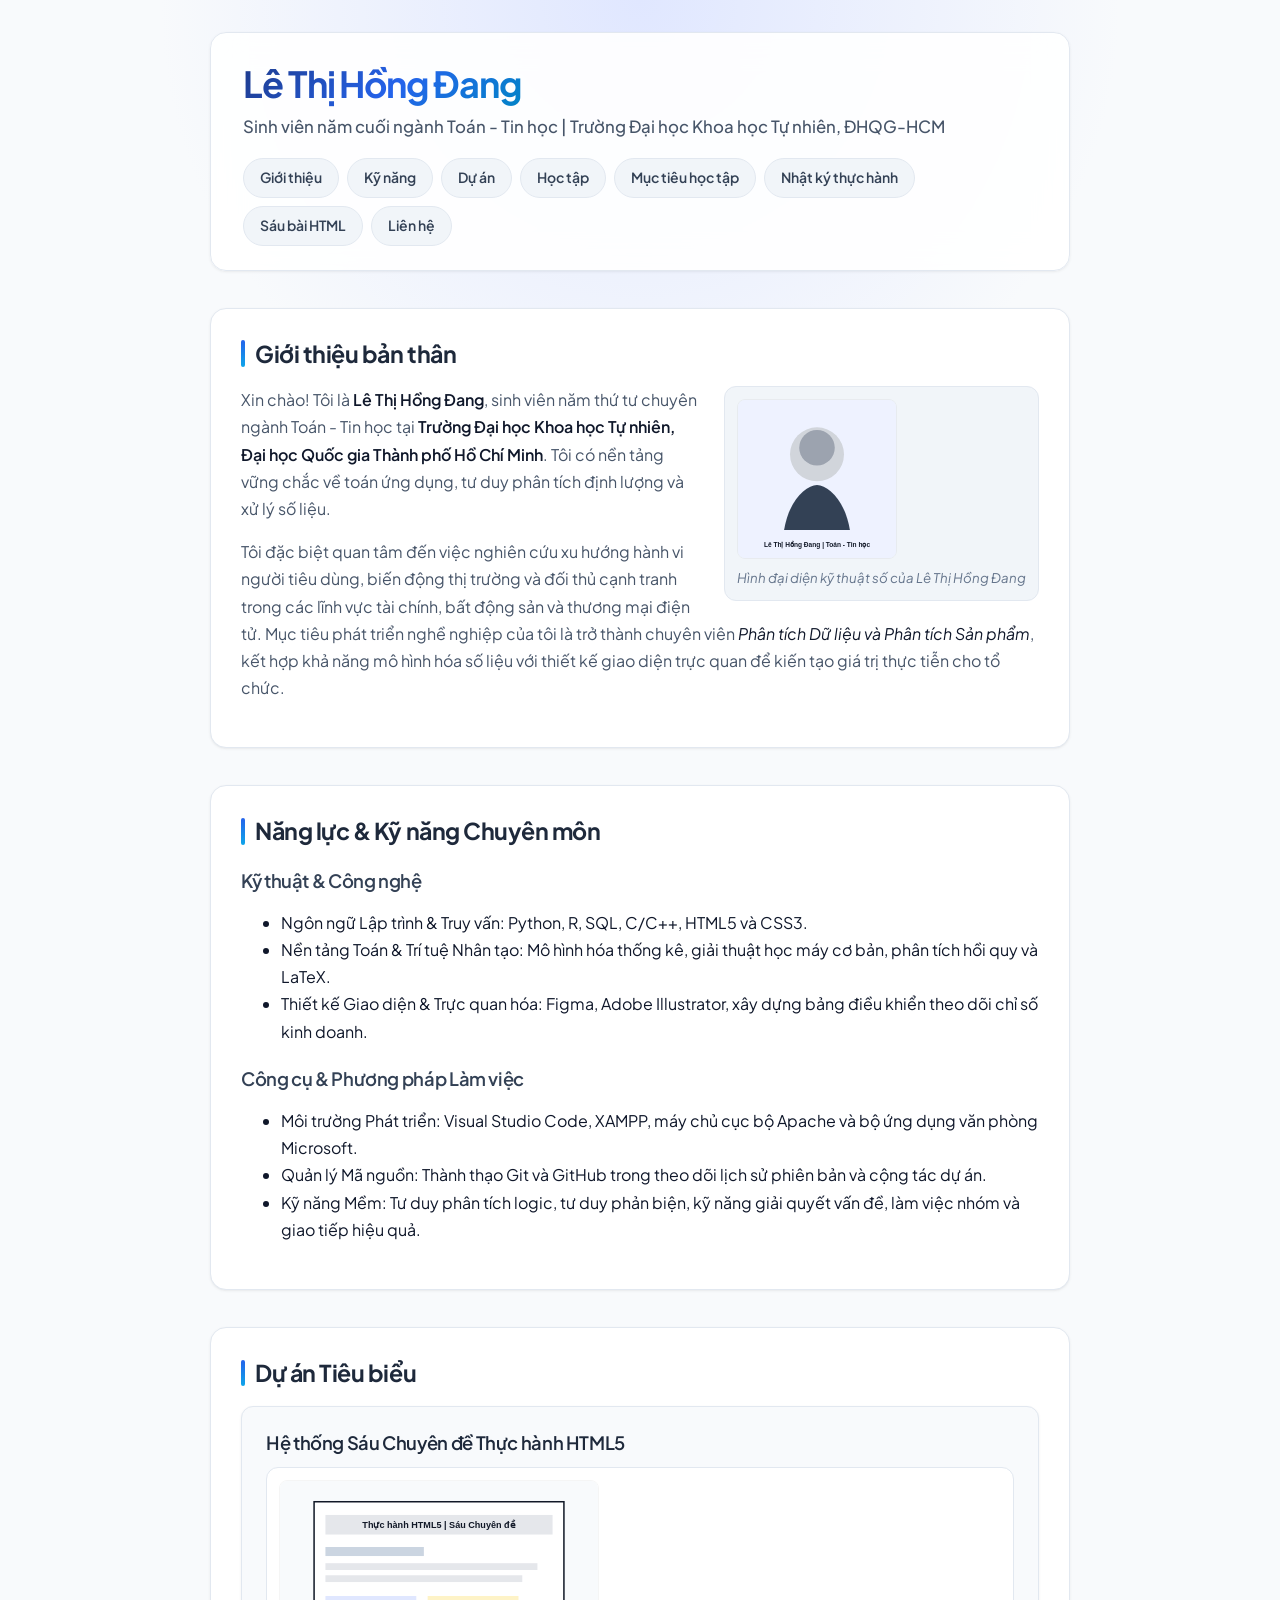
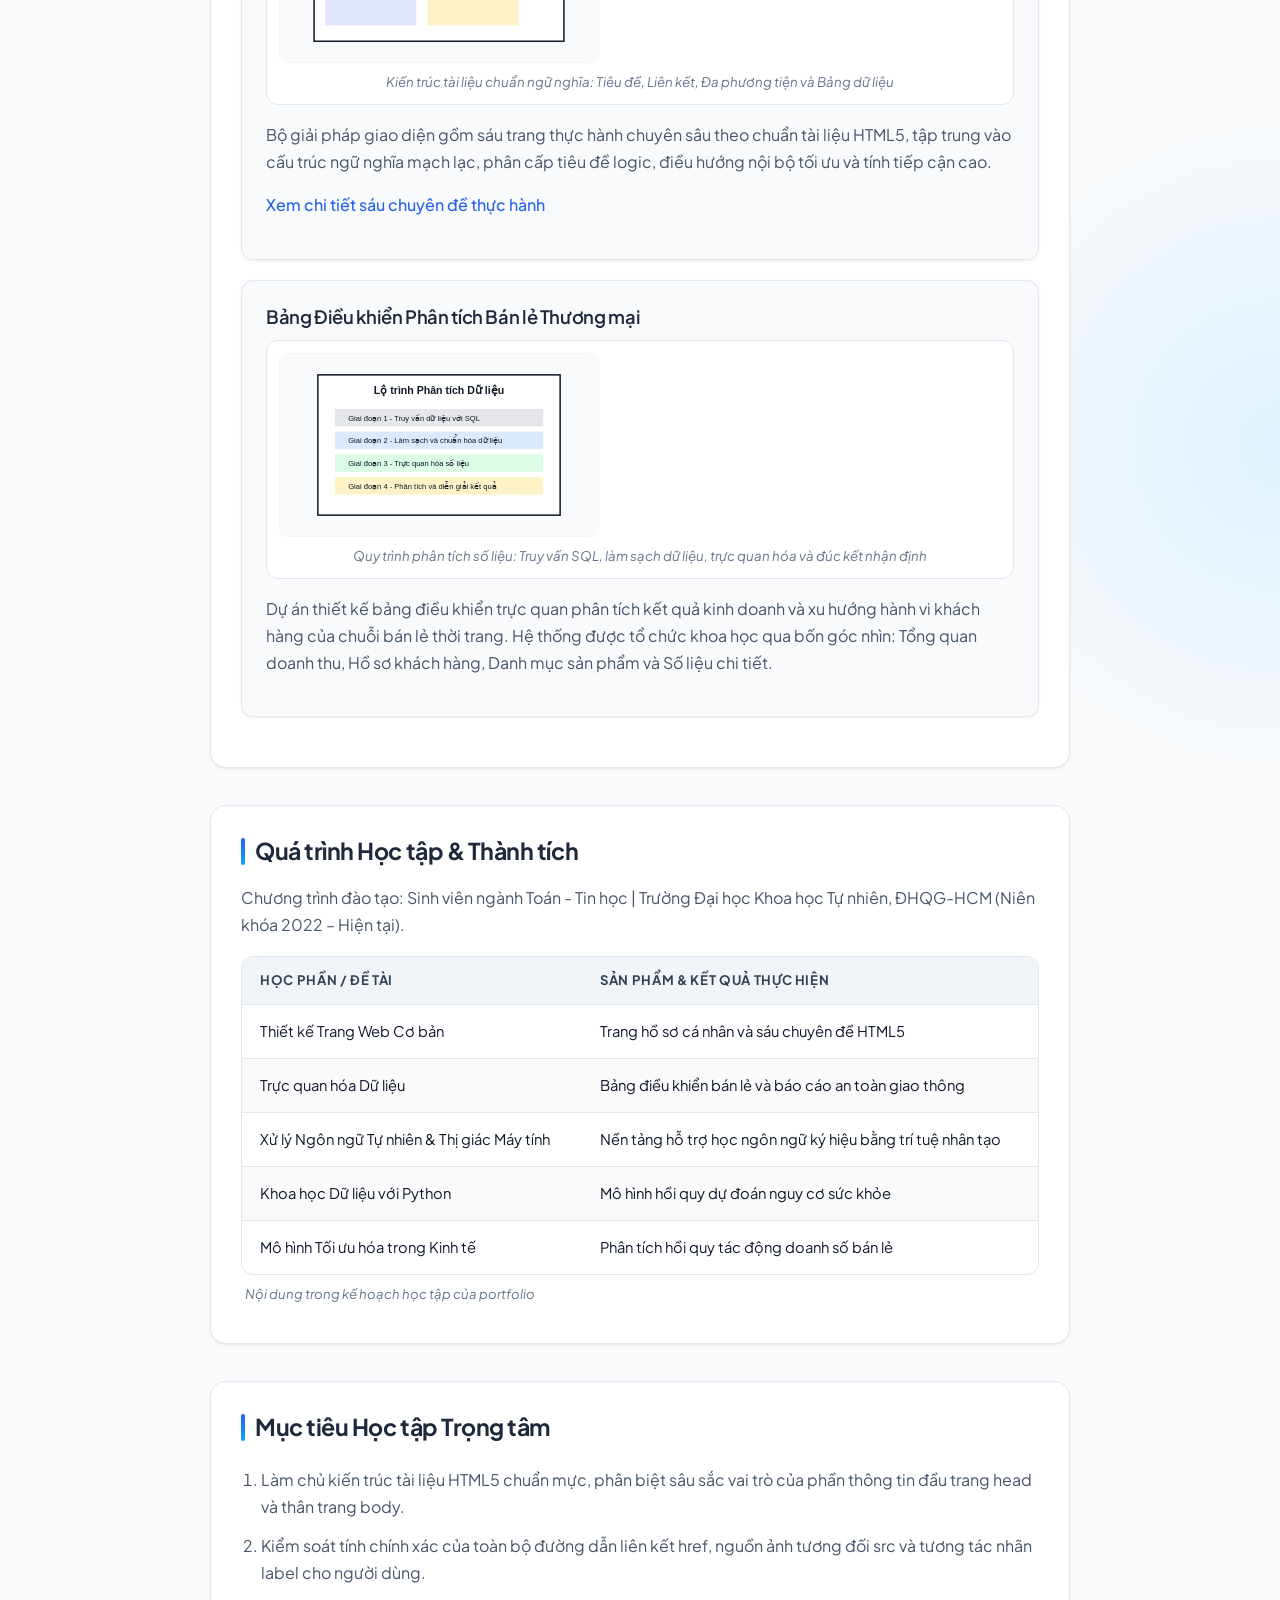
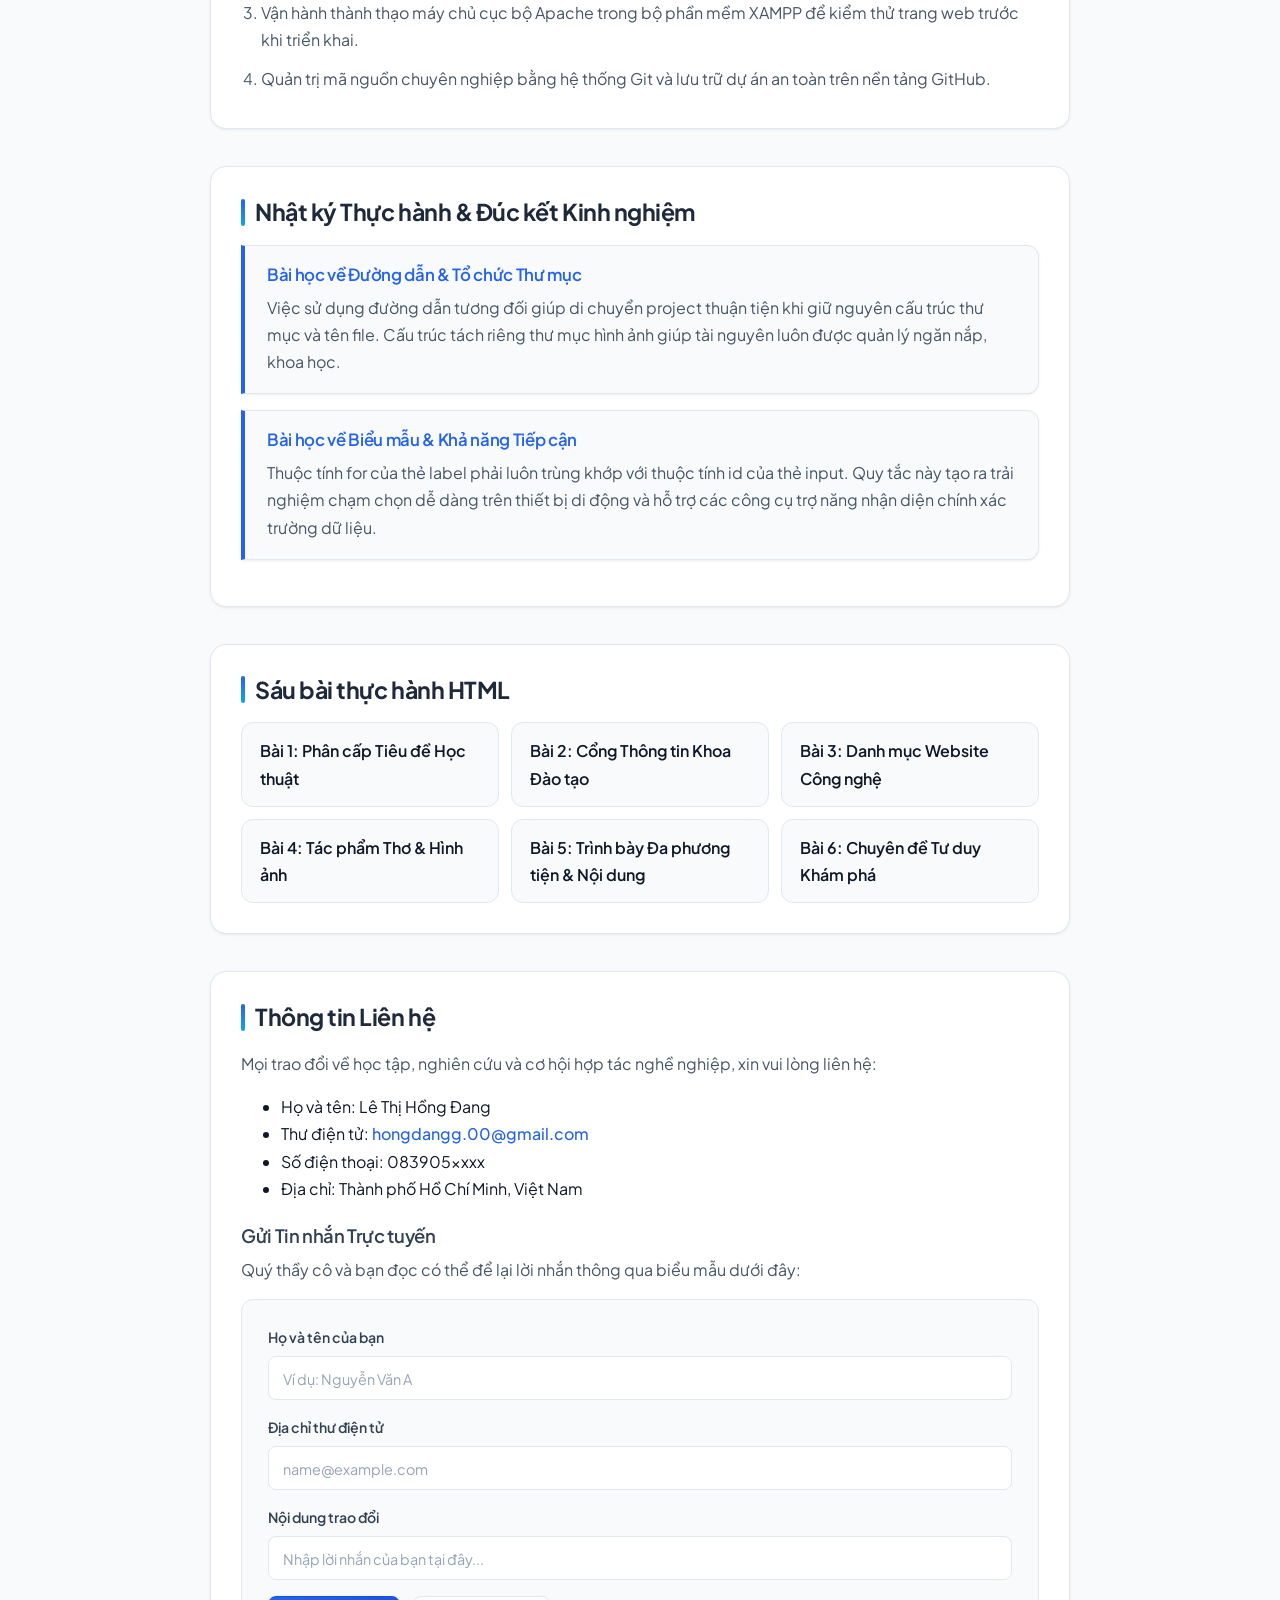
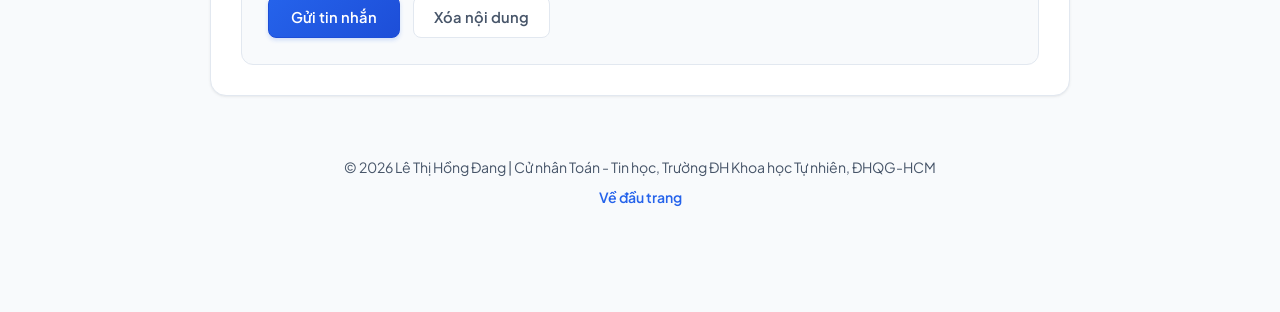
==== commit 66b5794a: "fix" ====
--- a/index.html
+++ b/index.html
@@ -1,169 +1,210 @@
 <!DOCTYPE html>
 <html lang="vi">
-  <head>
-    <meta charset="UTF-8">
-    <meta name="viewport" content="width=device-width, initial-scale=1.0">
-    <title>Lê Thị Hồng Đang | Hồ sơ Năng lực Sinh viên Toán - Tin học</title>
-    <link rel="preconnect" href="https://fonts.googleapis.com">
-    <link rel="preconnect" href="https://fonts.gstatic.com" crossorigin>
-    <link href="https://fonts.googleapis.com/css2?family=Plus+Jakarta+Sans:wght@400;500;600;700;800&display=swap" rel="stylesheet">
-    <link rel="stylesheet" href="style.css">
-  </head>
-  <body>
-    <header id="top">
-      <h1>Lê Thị Hồng Đang</h1>
-      <p>Sinh viên năm cuối ngành Toán - Tin học | Trường Đại học Khoa học Tự nhiên, ĐHQG-HCM</p>
-      <nav>
-        <ul>
-          <li><a href="#about">Giới thiệu</a></li>
-          <li><a href="#skills">Kỹ năng</a></li>
-          <li><a href="#projects">Dự án</a></li>
-          <li><a href="#education">Học tập</a></li>
-          <li><a href="#learning-goals">Mục tiêu học tập</a></li>
-          <li><a href="#learning-journal">Nhật ký thực hành</a></li>
-          <li><a href="#lab-exercises">Sáu bài HTML</a></li>
-          <li><a href="#contact">Liên hệ</a></li>
-        </ul>
-      </nav>
-    </header>
-    <hr>
-    <main>
-      <section id="about">
-        <h2>Giới thiệu bản thân</h2>
+
+<head>
+  <meta charset="UTF-8">
+  <meta name="viewport" content="width=device-width, initial-scale=1.0">
+  <title>Lê Thị Hồng Đang | Hồ sơ Năng lực Sinh viên Toán - Tin học</title>
+  <link rel="preconnect" href="https://fonts.googleapis.com">
+  <link rel="preconnect" href="https://fonts.gstatic.com" crossorigin>
+  <link href="https://fonts.googleapis.com/css2?family=Plus+Jakarta+Sans:wght@400;500;600;700;800&display=swap"
+    rel="stylesheet">
+  <link rel="stylesheet" href="style.css">
+</head>
+
+<body>
+  <header id="top">
+    <h1>Lê Thị Hồng Đang</h1>
+    <p>Sinh viên năm cuối ngành Toán - Tin học | Trường Đại học Khoa học Tự nhiên, ĐHQG-HCM</p>
+    <nav>
+      <ul>
+        <li><a href="#about">Giới thiệu</a></li>
+        <li><a href="#skills">Kỹ năng</a></li>
+        <li><a href="#projects">Dự án</a></li>
+        <li><a href="#education">Học tập</a></li>
+        <li><a href="#learning-goals">Mục tiêu học tập</a></li>
+        <li><a href="#learning-journal">Nhật ký thực hành</a></li>
+        <li><a href="#lab-exercises">Sáu bài HTML</a></li>
+        <li><a href="#contact">Liên hệ</a></li>
+      </ul>
+    </nav>
+  </header>
+  <hr>
+  <main>
+    <section id="about">
+      <h2>Giới thiệu bản thân</h2>
+      <figure>
+        <img src="images/profile-hong.svg" alt="Hình đại diện minh họa cho Lê Thị Hồng Đang, sinh viên Toán - Tin học"
+          width="160">
+        <figcaption>Hình đại diện kỹ thuật số của Lê Thị Hồng Đang</figcaption>
+      </figure>
+      <p>Xin chào! Tôi là <strong>Lê Thị Hồng Đang</strong>, sinh viên năm thứ tư chuyên ngành Toán - Tin học tại
+        <strong>Trường Đại học Khoa học Tự nhiên, Đại học Quốc gia Thành phố Hồ Chí Minh</strong>. Tôi có nền tảng vững
+        chắc về toán ứng dụng, tư duy phân tích định lượng và xử lý số liệu.</p>
+      <p>Tôi đặc biệt quan tâm đến việc nghiên cứu xu hướng hành vi người tiêu dùng, biến động thị trường và đối thủ
+        cạnh tranh trong các lĩnh vực tài chính, bất động sản và thương mại điện tử. Mục tiêu phát triển nghề nghiệp của
+        tôi là trở thành chuyên viên <em>Phân tích Dữ liệu và Phân tích Sản phẩm</em>, kết hợp khả năng mô hình hóa số
+        liệu với thiết kế giao diện trực quan để kiến tạo giá trị thực tiễn cho tổ chức.</p>
+    </section>
+    <hr>
+    <section id="skills">
+      <h2>Năng lực & Kỹ năng Chuyên môn</h2>
+      <h3>Kỹ thuật & Công nghệ</h3>
+      <ul>
+        <li>Ngôn ngữ Lập trình & Truy vấn: Python, R, SQL, C/C++, HTML5 và CSS3.</li>
+        <li>Nền tảng Toán & Trí tuệ Nhân tạo: Mô hình hóa thống kê, giải thuật học máy cơ bản, phân tích hồi quy và
+          LaTeX.</li>
+        <li>Thiết kế Giao diện & Trực quan hóa: Figma, Adobe Illustrator, xây dựng bảng điều khiển theo dõi chỉ số kinh
+          doanh.</li>
+      </ul>
+      <h3>Công cụ & Phương pháp Làm việc</h3>
+      <ul>
+        <li>Môi trường Phát triển: Visual Studio Code, XAMPP, máy chủ cục bộ Apache và bộ ứng dụng văn phòng Microsoft.
+        </li>
+        <li>Quản lý Mã nguồn: Thành thạo Git và GitHub trong theo dõi lịch sử phiên bản và cộng tác dự án.</li>
+        <li>Kỹ năng Mềm: Tư duy phân tích logic, tư duy phản biện, kỹ năng giải quyết vấn đề, làm việc nhóm và giao tiếp
+          hiệu quả.</li>
+      </ul>
+    </section>
+    <hr>
+    <section id="projects">
+      <h2>Dự án Tiêu biểu</h2>
+      <article class="project">
+        <h3>Hệ thống Sáu Chuyên đề Thực hành HTML5</h3>
         <figure>
-          <img src="images/profile-hong.svg" alt="Hình đại diện minh họa cho Lê Thị Hồng Đang, sinh viên Toán - Tin học" width="160">
-          <figcaption>Hình đại diện kỹ thuật số của Lê Thị Hồng Đang</figcaption>
+          <img src="images/project-web-lab.svg" alt="Sơ đồ minh họa bộ sáu chuyên đề thực hành HTML5" width="320">
+          <figcaption>Kiến trúc tài liệu chuẩn ngữ nghĩa: Tiêu đề, Liên kết, Đa phương tiện và Bảng dữ liệu</figcaption>
         </figure>
-        <p>Xin chào! Tôi là <strong>Lê Thị Hồng Đang</strong>, sinh viên năm thứ tư chuyên ngành Toán - Tin học tại <strong>Trường Đại học Khoa học Tự nhiên, Đại học Quốc gia Thành phố Hồ Chí Minh</strong>. Tôi có nền tảng vững chắc về toán ứng dụng, tư duy phân tích định lượng và xử lý số liệu.</p>
-        <p>Tôi đặc biệt quan tâm đến việc nghiên cứu xu hướng hành vi người tiêu dùng, biến động thị trường và đối thủ cạnh tranh trong các lĩnh vực tài chính, bất động sản và thương mại điện tử. Mục tiêu phát triển nghề nghiệp của tôi là trở thành chuyên viên <em>Phân tích Dữ liệu và Phân tích Sản phẩm</em>, kết hợp khả năng mô hình hóa số liệu với thiết kế giao diện trực quan để kiến tạo giá trị thực tiễn cho tổ chức.</p>
-      </section>
-      <hr>
-      <section id="skills">
-        <h2>Năng lực & Kỹ năng Chuyên môn</h2>
-        <h3>Kỹ thuật & Công nghệ</h3>
-        <ul>
-          <li>Ngôn ngữ Lập trình & Truy vấn: Python, R, SQL, C/C++, HTML5 và CSS3.</li>
-          <li>Nền tảng Toán & Trí tuệ Nhân tạo: Mô hình hóa thống kê, giải thuật học máy cơ bản, phân tích hồi quy và LaTeX.</li>
-          <li>Thiết kế Giao diện & Trực quan hóa: Figma, Adobe Illustrator, xây dựng bảng điều khiển theo dõi chỉ số kinh doanh.</li>
-        </ul>
-        <h3>Công cụ & Phương pháp Làm việc</h3>
-        <ul>
-          <li>Môi trường Phát triển: Visual Studio Code, XAMPP, máy chủ cục bộ Apache và bộ ứng dụng văn phòng Microsoft.</li>
-          <li>Quản lý Mã nguồn: Thành thạo Git và GitHub trong theo dõi lịch sử phiên bản và cộng tác dự án.</li>
-          <li>Kỹ năng Mềm: Tư duy phân tích logic, tư duy phản biện, kỹ năng giải quyết vấn đề, làm việc nhóm và giao tiếp hiệu quả.</li>
-        </ul>
-      </section>
-      <hr>
-      <section id="projects">
-        <h2>Dự án Tiêu biểu</h2>
-        <article class="project">
-          <h3>Hệ thống Sáu Chuyên đề Thực hành HTML5</h3>
-          <figure>
-            <img src="images/project-web-lab.svg" alt="Sơ đồ minh họa bộ sáu chuyên đề thực hành HTML5" width="320">
-            <figcaption>Kiến trúc tài liệu chuẩn ngữ nghĩa: Tiêu đề, Liên kết, Đa phương tiện và Bảng dữ liệu</figcaption>
-          </figure>
-          <p>Bộ giải pháp giao diện gồm sáu trang thực hành chuyên sâu theo chuẩn tài liệu HTML5, tập trung vào cấu trúc ngữ nghĩa mạch lạc, phân cấp tiêu đề logic, điều hướng nội bộ tối ưu và tính tiếp cận cao.</p>
-          <p><a href="#lab-exercises">Xem chi tiết sáu chuyên đề thực hành</a></p>
-        </article>
-        <article class="project">
-          <h3>Bảng Điều khiển Phân tích Bán lẻ Thương mại</h3>
-          <figure>
-            <img src="images/project-data-plan.svg" alt="Lộ trình phân tích dữ liệu từ trích xuất SQL đến trực quan hóa" width="320">
-            <figcaption>Quy trình phân tích số liệu: Truy vấn SQL, làm sạch dữ liệu, trực quan hóa và đúc kết nhận định</figcaption>
-          </figure>
-          <p>Dự án thiết kế bảng điều khiển trực quan phân tích kết quả kinh doanh và xu hướng hành vi khách hàng của chuỗi bán lẻ thời trang. Hệ thống được tổ chức khoa học qua bốn góc nhìn: Tổng quan doanh thu, Hồ sơ khách hàng, Danh mục sản phẩm và Số liệu chi tiết.</p>
-        </article>
-      </section>
-      <hr>
-      <section id="education">
-        <h2>Quá trình Học tập & Thành tích</h2>
-        <p>Chương trình đào tạo: Cử nhân Toán - Tin học | Trường Đại học Khoa học Tự nhiên, ĐHQG-HCM (Niên khóa 2022 – Hiện tại).</p>
-        <table>
-          <caption>Nội dung trong kế hoạch học tập của portfolio</caption>
-          <thead>
-            <tr>
-              <th scope="col">Học phần / Đề tài</th>
-              <th scope="col">Sản phẩm & Kết quả Thực hiện</th>
-            </tr>
-          </thead>
-          <tbody>
-            <tr><td>Thiết kế Trang Web Cơ bản</td><td>Trang hồ sơ cá nhân và sáu chuyên đề HTML5</td></tr>
-            <tr><td>Trực quan hóa Dữ liệu</td><td>Bảng điều khiển bán lẻ và báo cáo an toàn giao thông</td></tr>
-            <tr><td>Xử lý Ngôn ngữ Tự nhiên & Thị giác Máy tính</td><td>Nền tảng hỗ trợ học ngôn ngữ ký hiệu bằng trí tuệ nhân tạo</td></tr>
-            <tr><td>Khoa học Dữ liệu với Python</td><td>Mô hình hồi quy dự đoán nguy cơ sức khỏe</td></tr>
-            <tr><td>Mô hình Tối ưu hóa trong Kinh tế</td><td>Phân tích hồi quy tác động doanh số bán lẻ</td></tr>
-          </tbody>
-        </table>
-      </section>
-      <hr>
-      <!-- Section mới so với portfolio trong Instruction. -->
-      <section id="learning-goals">
-        <h2>Mục tiêu Học tập Trọng tâm</h2>
-        <ol>
-          <li>Làm chủ kiến trúc tài liệu HTML5 chuẩn mực, phân biệt sâu sắc vai trò của phần thông tin đầu trang head và thân trang body.</li>
-          <li>Kiểm soát tính chính xác của toàn bộ đường dẫn liên kết href, nguồn ảnh tương đối src và tương tác nhãn label cho người dùng.</li>
-          <li>Vận hành thành thạo máy chủ cục bộ Apache trong bộ phần mềm XAMPP để kiểm thử trang web trước khi triển khai.</li>
-          <li>Quản trị mã nguồn chuyên nghiệp bằng hệ thống Git và lưu trữ dự án an toàn trên nền tảng GitHub.</li>
-        </ol>
-      </section>
-      <hr>
-      <!-- Section mới so với portfolio trong Instruction. -->
-      <section id="learning-journal">
-        <h2>Nhật ký Thực hành & Đúc kết Kinh nghiệm</h2>
-        <article>
-          <h3>Bài học về Đường dẫn & Tổ chức Thư mục</h3>
-          <p>Việc sử dụng đường dẫn tương đối giúp toàn bộ trang web hoạt động ổn định trên bất kỳ máy chủ nào. Cấu trúc tách riêng thư mục hình ảnh giúp tài nguyên luôn được quản lý ngăn nắp, khoa học.</p>
-        </article>
-        <article>
-          <h3>Bài học về Biểu mẫu & Khả năng Tiếp cận</h3>
-          <p>Thuộc tính for của thẻ label phải luôn trùng khớp với thuộc tính id của thẻ input. Quy tắc này tạo ra trải nghiệm chạm chọn dễ dàng trên thiết bị di động và hỗ trợ các công cụ trợ năng nhận diện chính xác trường dữ liệu.</p>
-        </article>
-      </section>
-      <hr>
-      <section id="lab-exercises">
-        <h2>Sáu bài thực hành HTML</h2>
-        <ol>
-          <li><a href="bai-1-headings.html">Bài 1: Phân cấp Tiêu đề Học thuật</a></li>
-          <li><a href="bai-2-academic.html">Bài 2: Cổng Thông tin Khoa Đào tạo</a></li>
-          <li><a href="bai-3-favorites.html">Bài 3: Danh mục Website Công nghệ</a></li>
-          <li><a href="bai-4-poem.html">Bài 4: Tác phẩm Thơ & Hình ảnh</a></li>
-          <li><a href="bai-5-images.html">Bài 5: Trình bày Đa phương tiện & Nội dung</a></li>
-          <li><a href="bai-6-topic.html">Bài 6: Chuyên đề Tư duy Khám phá</a></li>
-        </ol>
-      </section>
-      <hr>
-      <section id="contact">
-        <h2>Thông tin Liên hệ</h2>
-        <p>Mọi trao đổi về học tập, nghiên cứu và cơ hội hợp tác nghề nghiệp, xin vui lòng liên hệ:</p>
-        <ul>
-          <li>Họ và tên: Lê Thị Hồng Đang</li>
-          <li>Thư điện tử: <a href="mailto:hongdangg.00@gmail.com">hongdangg.00@gmail.com</a></li>
-          <li>Số điện thoại: 083905xxxx</li>
-          <li>Địa chỉ: Thành phố Hồ Chí Minh, Việt Nam</li>
-        </ul>
-        <h3>Gửi Tin nhắn Trực tuyến</h3>
-        <p>Quý thầy cô và bạn đọc có thể để lại lời nhắn thông qua biểu mẫu dưới đây:</p>
-        <form>
-          <p>
-            <label for="visitor-name">Họ và tên của bạn</label>
-            <input id="visitor-name" name="visitor-name" type="text" placeholder="Ví dụ: Nguyễn Văn A">
-          </p>
-          <p>
-            <label for="visitor-email">Địa chỉ thư điện tử</label>
-            <input id="visitor-email" name="visitor-email" type="email" placeholder="name@example.com">
-          </p>
-          <p>
-            <label for="visitor-message">Nội dung trao đổi</label>
-            <input id="visitor-message" name="visitor-message" type="text" placeholder="Nhập lời nhắn của bạn tại đây...">
-          </p>
-          <button type="button">Gửi tin nhắn</button>
-          <button type="reset">Xóa nội dung</button>
-        </form>
-      </section>
-    </main>
-    <footer>
-      <p>© 2026 Lê Thị Hồng Đang | Cử nhân Toán - Tin học, Trường ĐH Khoa học Tự nhiên, ĐHQG-HCM</p>
-      <p><a href="#top">Về đầu trang</a></p>
-    </footer>
-  </body>
-</html>
+        <p>Bộ giải pháp giao diện gồm sáu trang thực hành chuyên sâu theo chuẩn tài liệu HTML5, tập trung vào cấu trúc
+          ngữ nghĩa mạch lạc, phân cấp tiêu đề logic, điều hướng nội bộ tối ưu và tính tiếp cận cao.</p>
+        <p><a href="#lab-exercises">Xem chi tiết sáu chuyên đề thực hành</a></p>
+      </article>
+      <article class="project">
+        <h3>Bảng Điều khiển Phân tích Bán lẻ Thương mại</h3>
+        <figure>
+          <img src="images/project-data-plan.svg" alt="Lộ trình phân tích dữ liệu từ trích xuất SQL đến trực quan hóa"
+            width="320">
+          <figcaption>Quy trình phân tích số liệu: Truy vấn SQL, làm sạch dữ liệu, trực quan hóa và đúc kết nhận định
+          </figcaption>
+        </figure>
+        <p>Dự án thiết kế bảng điều khiển trực quan phân tích kết quả kinh doanh và xu hướng hành vi khách hàng của
+          chuỗi bán lẻ thời trang. Hệ thống được tổ chức khoa học qua bốn góc nhìn: Tổng quan doanh thu, Hồ sơ khách
+          hàng, Danh mục sản phẩm và Số liệu chi tiết.</p>
+      </article>
+    </section>
+    <hr>
+    <section id="education">
+      <h2>Quá trình Học tập & Thành tích</h2>
+      <p>Chương trình đào tạo: Sinh viên ngành Toán - Tin học | Trường Đại học Khoa học Tự nhiên, ĐHQG-HCM (Niên khóa
+        2022 – Hiện tại).</p>
+      <table>
+        <caption>Nội dung trong kế hoạch học tập của portfolio</caption>
+        <thead>
+          <tr>
+            <th scope="col">Học phần / Đề tài</th>
+            <th scope="col">Sản phẩm & Kết quả Thực hiện</th>
+          </tr>
+        </thead>
+        <tbody>
+          <tr>
+            <td>Thiết kế Trang Web Cơ bản</td>
+            <td>Trang hồ sơ cá nhân và sáu chuyên đề HTML5</td>
+          </tr>
+          <tr>
+            <td>Trực quan hóa Dữ liệu</td>
+            <td>Bảng điều khiển bán lẻ và báo cáo an toàn giao thông</td>
+          </tr>
+          <tr>
+            <td>Xử lý Ngôn ngữ Tự nhiên & Thị giác Máy tính</td>
+            <td>Nền tảng hỗ trợ học ngôn ngữ ký hiệu bằng trí tuệ nhân tạo</td>
+          </tr>
+          <tr>
+            <td>Khoa học Dữ liệu với Python</td>
+            <td>Mô hình hồi quy dự đoán nguy cơ sức khỏe</td>
+          </tr>
+          <tr>
+            <td>Mô hình Tối ưu hóa trong Kinh tế</td>
+            <td>Phân tích hồi quy tác động doanh số bán lẻ</td>
+          </tr>
+        </tbody>
+      </table>
+    </section>
+    <hr>
+    <!-- Section mới so với portfolio trong Instruction. -->
+    <section id="learning-goals">
+      <h2>Mục tiêu Học tập Trọng tâm</h2>
+      <ol>
+        <li>Làm chủ kiến trúc tài liệu HTML5 chuẩn mực, phân biệt sâu sắc vai trò của phần thông tin đầu trang head và
+          thân trang body.</li>
+        <li>Kiểm soát tính chính xác của toàn bộ đường dẫn liên kết href, nguồn ảnh tương đối src và tương tác nhãn
+          label cho người dùng.</li>
+        <li>Vận hành thành thạo máy chủ cục bộ Apache trong bộ phần mềm XAMPP để kiểm thử trang web trước khi triển
+          khai.</li>
+        <li>Quản trị mã nguồn chuyên nghiệp bằng hệ thống Git và lưu trữ dự án an toàn trên nền tảng GitHub.</li>
+      </ol>
+    </section>
+    <hr>
+    <!-- Section mới so với portfolio trong Instruction. -->
+    <section id="learning-journal">
+      <h2>Nhật ký Thực hành & Đúc kết Kinh nghiệm</h2>
+      <article>
+        <h3>Bài học về Đường dẫn & Tổ chức Thư mục</h3>
+        <p>Việc sử dụng đường dẫn tương đối giúp di chuyển project thuận tiện khi giữ nguyên cấu trúc thư mục và tên
+          file. Cấu trúc tách riêng thư mục hình ảnh giúp tài nguyên luôn được quản lý ngăn nắp, khoa học.</p>
+      </article>
+      <article>
+        <h3>Bài học về Biểu mẫu & Khả năng Tiếp cận</h3>
+        <p>Thuộc tính for của thẻ label phải luôn trùng khớp với thuộc tính id của thẻ input. Quy tắc này tạo ra trải
+          nghiệm chạm chọn dễ dàng trên thiết bị di động và hỗ trợ các công cụ trợ năng nhận diện chính xác trường dữ
+          liệu.</p>
+      </article>
+    </section>
+    <hr>
+    <section id="lab-exercises">
+      <h2>Sáu bài thực hành HTML</h2>
+      <ol>
+        <li><a href="bai-1-headings.html">Bài 1: Phân cấp Tiêu đề Học thuật</a></li>
+        <li><a href="bai-2-academic.html">Bài 2: Cổng Thông tin Khoa Đào tạo</a></li>
+        <li><a href="bai-3-favorites.html">Bài 3: Danh mục Website Công nghệ</a></li>
+        <li><a href="bai-4-poem.html">Bài 4: Tác phẩm Thơ & Hình ảnh</a></li>
+        <li><a href="bai-5-images.html">Bài 5: Trình bày Đa phương tiện & Nội dung</a></li>
+        <li><a href="bai-6-topic.html">Bài 6: Chuyên đề Tư duy Khám phá</a></li>
+      </ol>
+    </section>
+    <hr>
+    <section id="contact">
+      <h2>Thông tin Liên hệ</h2>
+      <p>Mọi trao đổi về học tập, nghiên cứu và cơ hội hợp tác nghề nghiệp, xin vui lòng liên hệ:</p>
+      <ul>
+        <li>Họ và tên: Lê Thị Hồng Đang</li>
+        <li>Thư điện tử: <a href="mailto:hongdangg.00@gmail.com">hongdangg.00@gmail.com</a></li>
+        <li>Số điện thoại: 083905xxxx</li>
+        <li>Địa chỉ: Thành phố Hồ Chí Minh, Việt Nam</li>
+      </ul>
+      <h3>Gửi Tin nhắn Trực tuyến</h3>
+      <p>Quý thầy cô và bạn đọc có thể để lại lời nhắn thông qua biểu mẫu dưới đây:</p>
+      <form>
+        <p>
+          <label for="visitor-name">Họ và tên của bạn</label>
+          <input id="visitor-name" name="visitor-name" type="text" placeholder="Ví dụ: Nguyễn Văn A">
+        </p>
+        <p>
+          <label for="visitor-email">Địa chỉ thư điện tử</label>
+          <input id="visitor-email" name="visitor-email" type="email" placeholder="name@example.com">
+        </p>
+        <p>
+          <label for="visitor-message">Nội dung trao đổi</label>
+          <input id="visitor-message" name="visitor-message" type="text" placeholder="Nhập lời nhắn của bạn tại đây...">
+        </p>
+        <button type="button">Gửi tin nhắn</button>
+        <button type="reset">Xóa nội dung</button>
+      </form>
+    </section>
+  </main>
+  <footer>
+    <p>© 2026 Lê Thị Hồng Đang | Cử nhân Toán - Tin học, Trường ĐH Khoa học Tự nhiên, ĐHQG-HCM</p>
+    <p><a href="#top">Về đầu trang</a></p>
+  </footer>
+</body>
+
+</html>
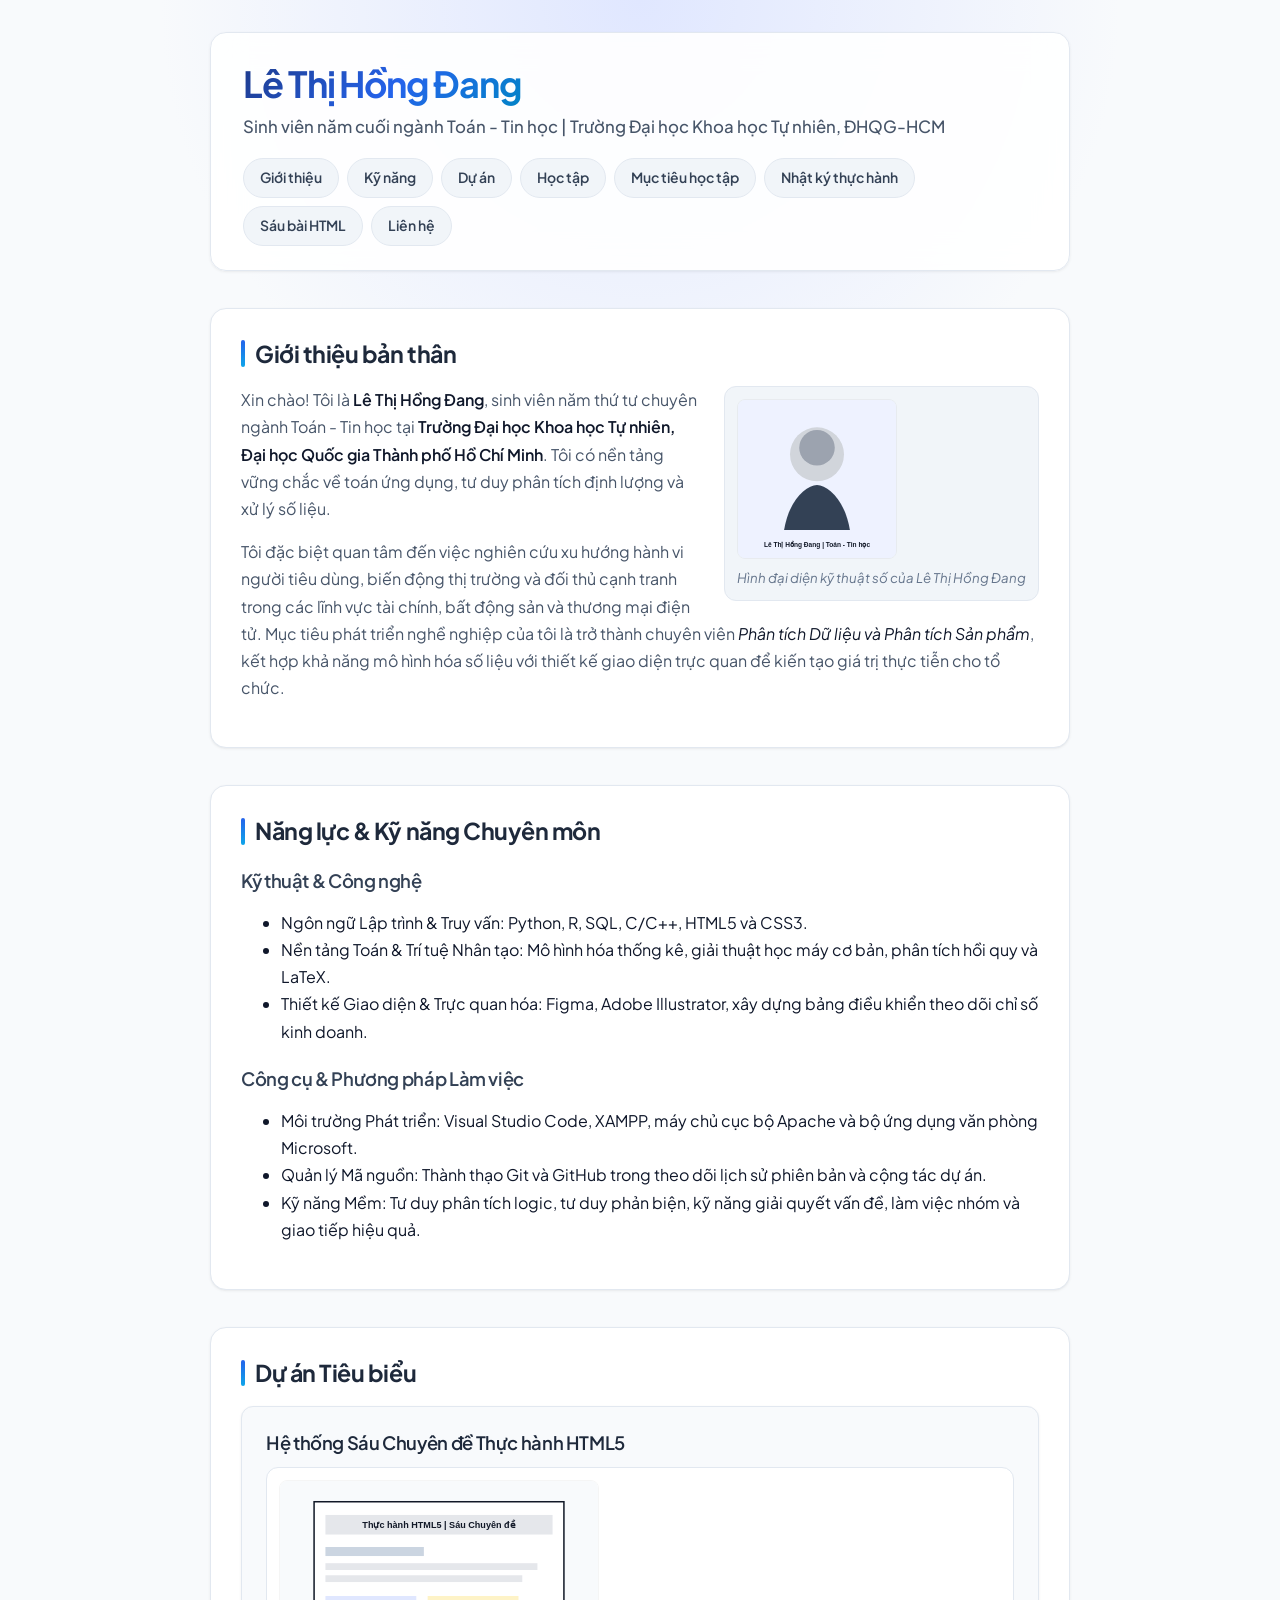
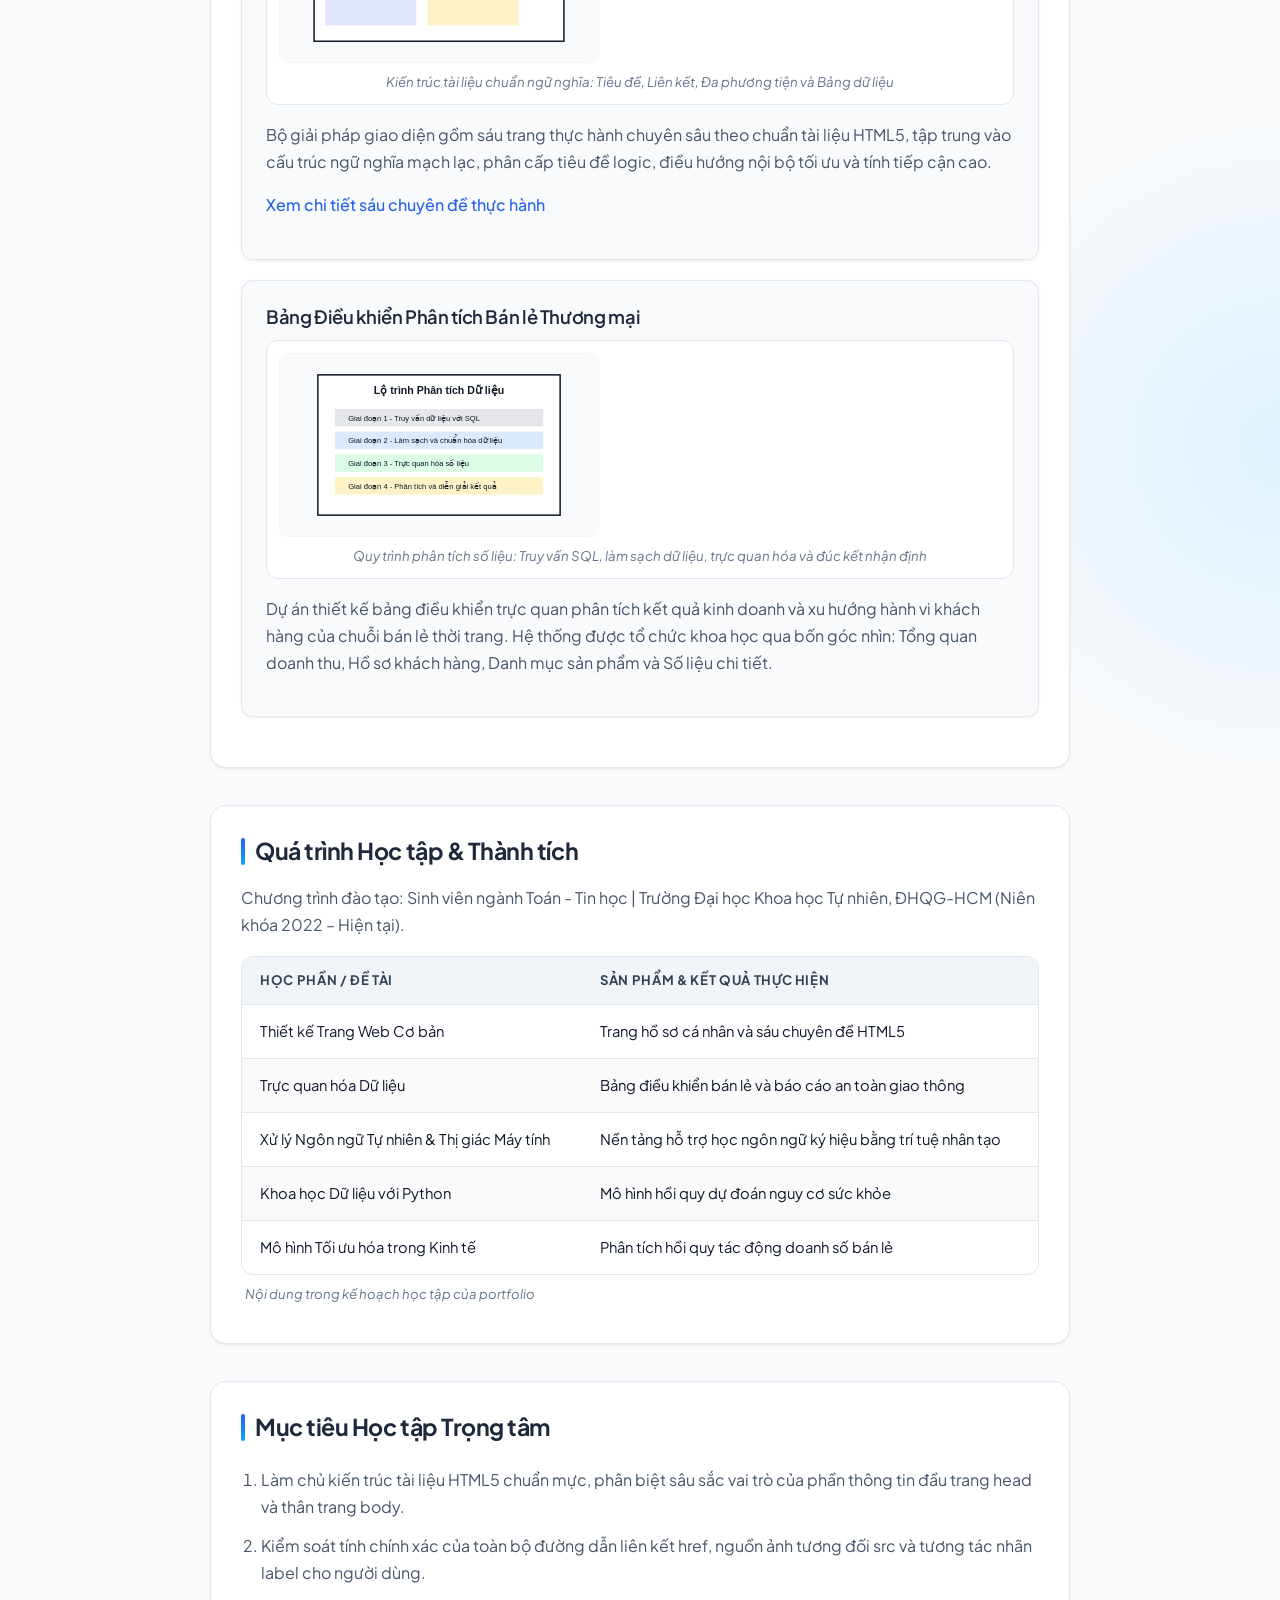
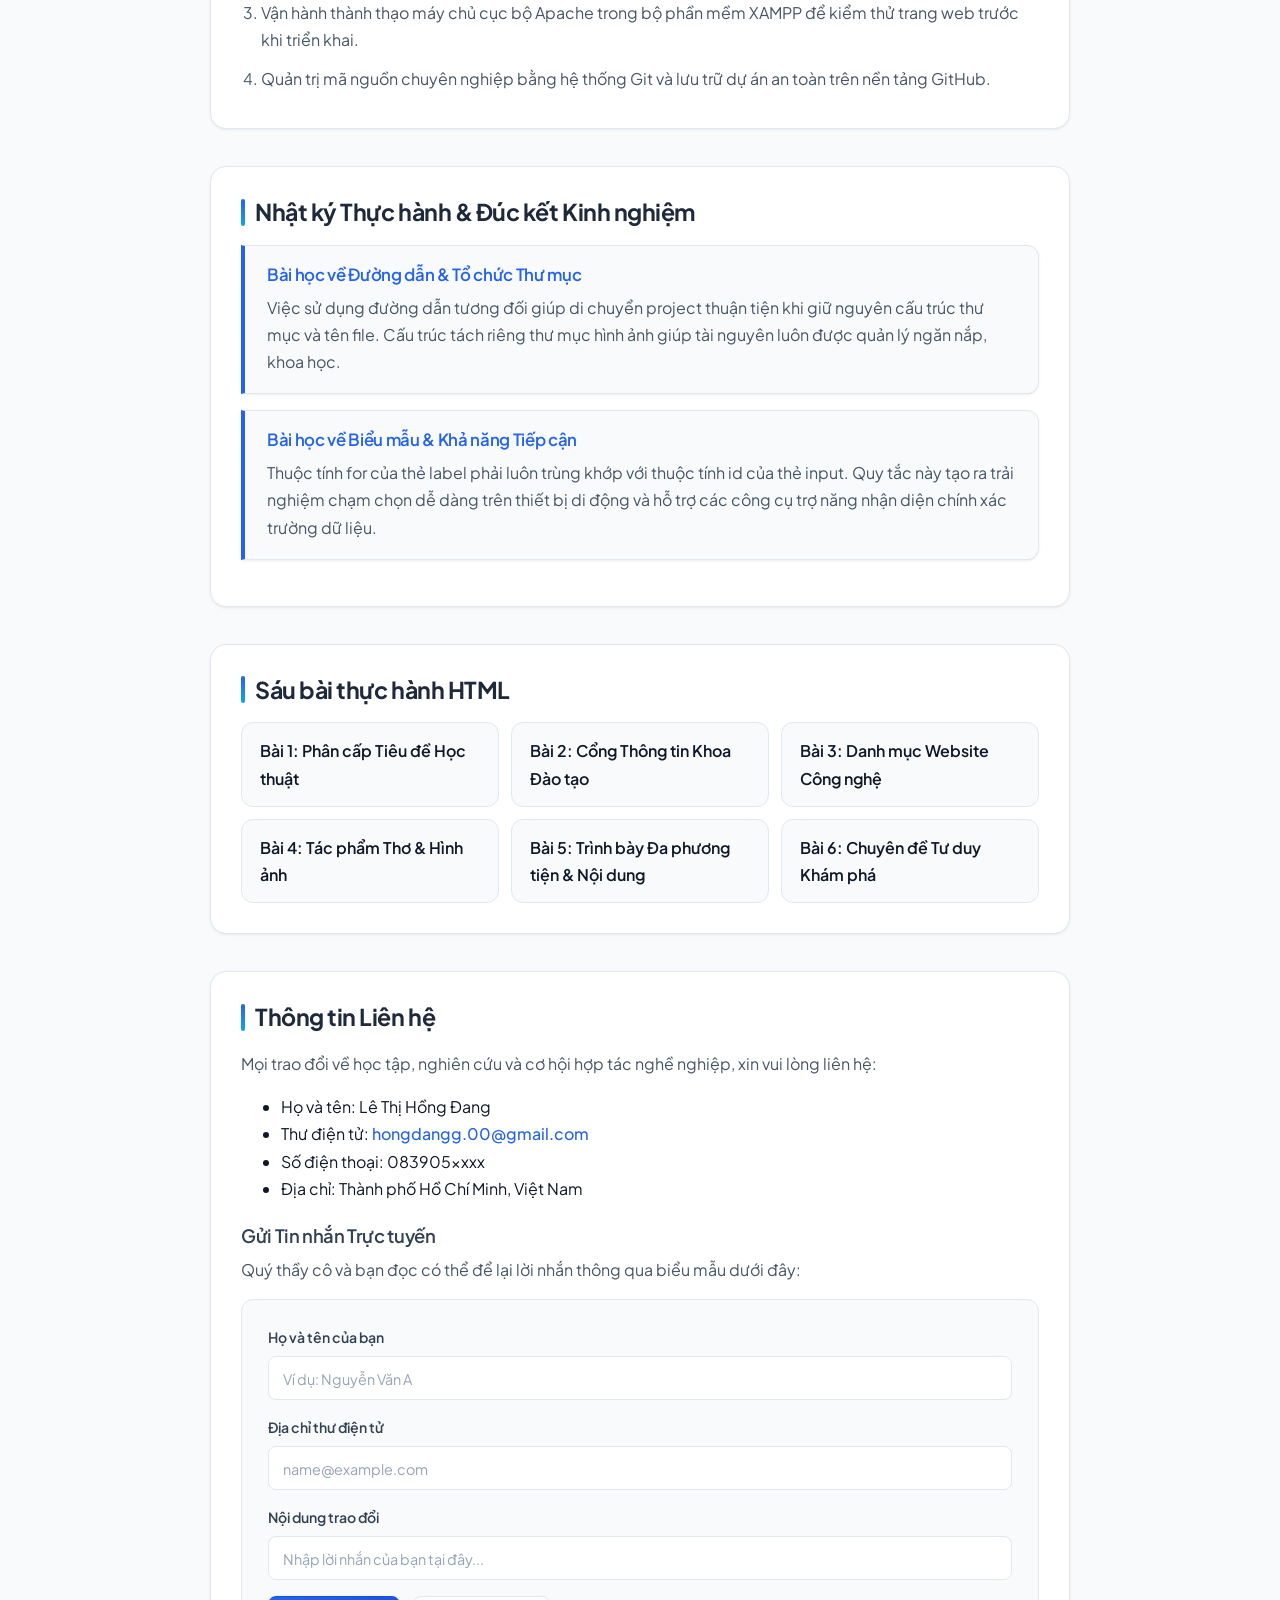
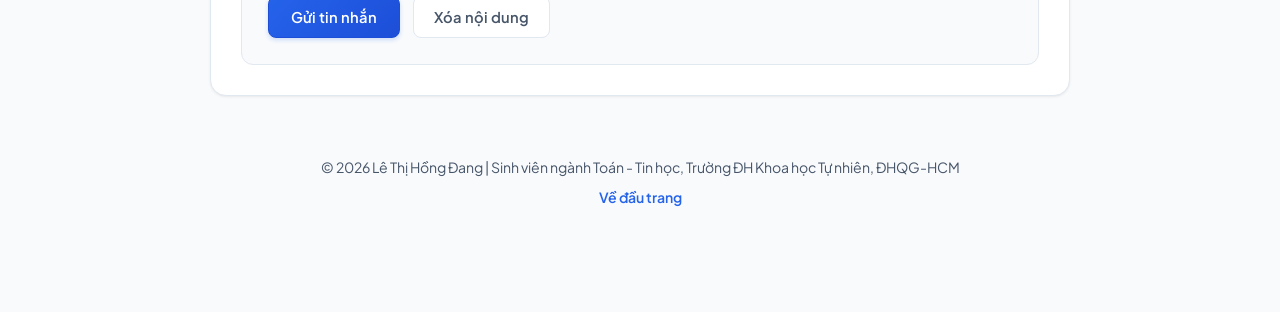
==== commit aca0988d: "fix" ====
--- a/index.html
+++ b/index.html
@@ -40,7 +40,8 @@
       </figure>
       <p>Xin chào! Tôi là <strong>Lê Thị Hồng Đang</strong>, sinh viên năm thứ tư chuyên ngành Toán - Tin học tại
         <strong>Trường Đại học Khoa học Tự nhiên, Đại học Quốc gia Thành phố Hồ Chí Minh</strong>. Tôi có nền tảng vững
-        chắc về toán ứng dụng, tư duy phân tích định lượng và xử lý số liệu.</p>
+        chắc về toán ứng dụng, tư duy phân tích định lượng và xử lý số liệu.
+      </p>
       <p>Tôi đặc biệt quan tâm đến việc nghiên cứu xu hướng hành vi người tiêu dùng, biến động thị trường và đối thủ
         cạnh tranh trong các lĩnh vực tài chính, bất động sản và thương mại điện tử. Mục tiêu phát triển nghề nghiệp của
         tôi là trở thành chuyên viên <em>Phân tích Dữ liệu và Phân tích Sản phẩm</em>, kết hợp khả năng mô hình hóa số
@@ -202,7 +203,7 @@
     </section>
   </main>
   <footer>
-    <p>© 2026 Lê Thị Hồng Đang | Cử nhân Toán - Tin học, Trường ĐH Khoa học Tự nhiên, ĐHQG-HCM</p>
+    <p>© 2026 Lê Thị Hồng Đang | Sinh viên ngành Toán - Tin học, Trường ĐH Khoa học Tự nhiên, ĐHQG-HCM</p>
     <p><a href="#top">Về đầu trang</a></p>
   </footer>
 </body>
